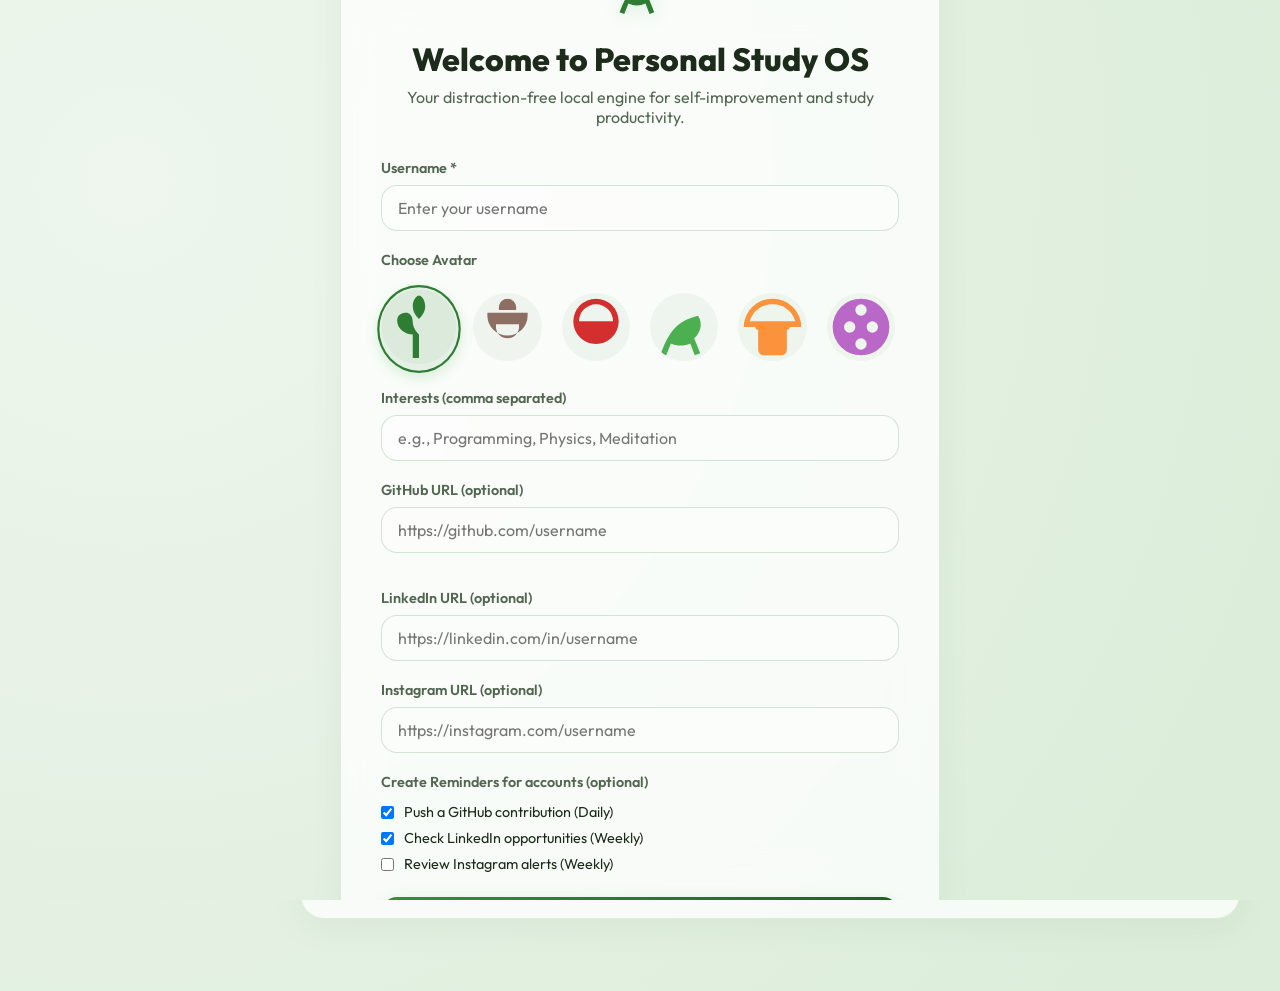
==== index.html @ 21f90f2f "Add files via upload" ====
<!DOCTYPE html>
<html lang="en">
<head>
  <meta charset="UTF-8">
  <meta name="viewport" content="width=device-width, initial-scale=1.0">
  <title>Personal Study OS</title>
  <link rel="stylesheet" href="css/style.css">
</head>
<body data-theme="light">

  <!-- ONBOARDING & LOGIN CONTAINER -->
  <div id="onboarding-container">
    <div class="onboarding-card">
      <svg class="brand-logo" viewBox="0 0 24 24" style="width: 60px; height: 60px; margin-bottom: 16px;">
        <path d="M17,8C8,10 5.9,16.17 3.82,21.34L5.71,22L7.38,17.8C9.5,18.8 12,18.8 14.2,17.8L15.8,22L17.7,21.3L15.6,16C17.7,14 18.8,11 17,8M12,16A3,3 0 0,1 9,13C9,11.4 10.3,10 12,10A3,3 0 0,1 15,13C15,14.6 13.7,16 12,16M21,2H17A1,1 0 0,0 16,3V6A1,1 0 0,0 17,7H21A1,1 0 0,0 22,6V3A1,1 0 0,0 21,2M20,5H18V4H20V5Z" />
      </svg>
      <h2 style="font-size: 2rem; font-weight: 800; margin-bottom: 8px;">Welcome to Personal Study OS</h2>
      <p style="color: var(--text-muted); margin-bottom: 32px;">Your distraction-free local engine for self-improvement and study productivity.</p>

      <form id="onboarding-form">
        <div class="form-group">
          <label class="form-label" for="onboard-username">Username *</label>
          <input class="form-input" type="text" id="onboard-username" required placeholder="Enter your username">
        </div>

        <div class="form-group">
          <label class="form-label">Choose Avatar</label>
          <div class="avatar-selector">
            <!-- SVGs for avatar options will be populated dynamically -->
            <div class="avatar-option selected" data-avatar="sprout">
              <img src="data:image/svg+xml;utf8,<svg xmlns='http://www.w3.org/2000/svg' viewBox='0 0 24 24' fill='%232e7d32'><path d='M12 2C11.5 2 10 3 10 5.5C10 7.5 11.5 9 12 9.5C12.5 9 14 7.5 14 5.5C14 3 12.5 2 12 2M12 9.5V22H10V14.5C8 14.5 5 13 5 10C5 7.5 7.5 7.5 8 7.5C8.5 7.5 10 8 10 10.5C10 12.5 11.5 14 12 14.5'/></svg>" alt="Sprout">
            </div>
            <div class="avatar-option" data-avatar="acorn">
              <img src="data:image/svg+xml;utf8,<svg xmlns='http://www.w3.org/2000/svg' viewBox='0 0 24 24' fill='%238d6e63'><path d='M12,2A3,3 0 0,1 15,5V6H9V5A3,3 0 0,1 12,2M19,8A7,7 0 0,1 12,15A7,7 0 0,1 5,8V7H19V8M12,16A4,4 0 0,0 16,12V11H8V12A4,4 0 0,0 12,16Z'/></svg>" alt="Acorn">
            </div>
            <div class="avatar-option" data-avatar="ladybug">
              <img src="data:image/svg+xml;utf8,<svg xmlns='http://www.w3.org/2000/svg' viewBox='0 0 24 24' fill='%23d32f2f'><path d='M12,2A8,8 0 0,1 20,10C20,14.42 16.42,18 12,18C7.58,18 4,14.42 4,10A8,8 0 0,1 12,2M12,4A6,6 0 0,0 6,10H18A6,6 0 0,0 12,4M12,11A1,1 0 0,1 13,12A1,1 0 0,1 12,13A1,1 0 0,1 11,12A1,1 0 0,1 12,11M16,13A1,1 0 0,1 17,14A1,1 0 0,1 16,15A1,1 0 0,1 15,14A1,1 0 0,1 16,13M8,13A1,1 0 0,1 9,14A1,1 0 0,1 8,15A1,1 0 0,1 7,14A1,1 0 0,1 8,13Z'/></svg>" alt="Ladybug">
            </div>
            <div class="avatar-option" data-avatar="leaf">
              <img src="data:image/svg+xml;utf8,<svg xmlns='http://www.w3.org/2000/svg' viewBox='0 0 24 24' fill='%234caf50'><path d='M17,8C8,10 5.9,16.17 3.82,21.34L5.71,22L7.38,17.8C9.5,18.8 12,18.8 14.2,17.8L15.8,22L17.7,21.3L15.6,16C17.7,14 18.8,11 17,8Z'/></svg>" alt="Leaf">
            </div>
            <div class="avatar-option" data-avatar="mushroom">
              <img src="data:image/svg+xml;utf8,<svg xmlns='http://www.w3.org/2000/svg' viewBox='0 0 24 24' fill='%23fb923c'><path d='M12,2A10,10 0 0,0 2,12H6A1,1 0 0,0 7,13V20A2,2 0 0,0 9,22H15A2,2 0 0,0 17,20V13A1,1 0 0,0 18,12H22A10,10 0 0,0 12,2M12,4A8,8 0 0,1 19.9,10H4.1A8,8 0 0,1 12,4Z'/></svg>" alt="Mushroom">
            </div>
            <div class="avatar-option" data-avatar="flower">
              <img src="data:image/svg+xml;utf8,<svg xmlns='http://www.w3.org/2000/svg' viewBox='0 0 24 24' fill='%23ba68c8'><path d='M12,2A10,10 0 0,0 2,12A10,10 0 0,0 12,22A10,10 0 0,0 22,12A10,10 0 0,0 12,2M12,4A2,2 0 0,1 14,6A2,2 0 0,1 12,8A2,2 0 0,1 10,6A2,2 0 0,1 12,4M6,12A2,2 0 0,1 8,10A2,2 0 0,1 10,12A2,2 0 0,1 8,14A2,2 0 0,1 6,12M12,20A2,2 0 0,1 10,18A2,2 0 0,1 12,16A2,2 0 0,1 14,18A2,2 0 0,1 12,20M18,12A2,2 0 0,1 16,14A2,2 0 0,1 14,12A2,2 0 0,1 16,10A2,2 0 0,1 18,12Z'/></svg>" alt="Flower">
            </div>
          </div>
        </div>

        <div class="form-group">
          <label class="form-label" for="onboard-interests">Interests (comma separated)</label>
          <input class="form-input" type="text" id="onboard-interests" placeholder="e.g., Programming, Physics, Meditation">
        </div>

        <div class="grid-cols-2" style="gap: 16px; margin-bottom: 0;">
          <div class="form-group">
            <label class="form-label" for="onboard-github">GitHub URL (optional)</label>
            <input class="form-input" type="url" id="onboard-github" placeholder="https://github.com/username">
          </div>
          <div class="form-group">
            <label class="form-label" for="onboard-linkedin">LinkedIn URL (optional)</label>
            <input class="form-input" type="url" id="onboard-linkedin" placeholder="https://linkedin.com/in/username">
          </div>
        </div>

        <div class="form-group">
          <label class="form-label" for="onboard-instagram">Instagram URL (optional)</label>
          <input class="form-input" type="url" id="onboard-instagram" placeholder="https://instagram.com/username">
        </div>

        <div style="text-align: left; margin-bottom: 24px;">
          <p class="form-label" style="margin-bottom: 12px;">Create Reminders for accounts (optional)</p>
          <div style="display: flex; flex-direction: column; gap: 8px;">
            <label style="display: flex; align-items: center; gap: 10px; font-size: 0.9rem;">
              <input type="checkbox" id="reminder-github-contribution" checked> Push a GitHub contribution (Daily)
            </label>
            <label style="display: flex; align-items: center; gap: 10px; font-size: 0.9rem;">
              <input type="checkbox" id="reminder-linkedin-check" checked> Check LinkedIn opportunities (Weekly)
            </label>
            <label style="display: flex; align-items: center; gap: 10px; font-size: 0.9rem;">
              <input type="checkbox" id="reminder-instagram-post"> Review Instagram alerts (Weekly)
            </label>
          </div>
        </div>

        <button type="submit" class="btn btn-primary" style="width: 100%; padding: 14px;">Complete Onboarding</button>
      </form>
    </div>
  </div>

  <!-- APPLICATION SHELL -->
  <div id="app-container">

    <!-- SIDEBAR -->
    <aside id="sidebar">
      <div class="brand-section">
        <svg class="brand-logo" viewBox="0 0 24 24">
          <path d="M17,8C8,10 5.9,16.17 3.82,21.34L5.71,22L7.38,17.8C9.5,18.8 12,18.8 14.2,17.8L15.8,22L17.7,21.3L15.6,16C17.7,14 18.8,11 17,8M12,16A3,3 0 0,1 9,13C9,11.4 10.3,10 12,10A3,3 0 0,1 15,13C15,14.6 13.7,16 12,16M21,2H17A1,1 0 0,0 16,3V6A1,1 0 0,0 17,7H21A1,1 0 0,0 22,6V3A1,1 0 0,0 21,2M20,5H18V4H20V5Z" />
        </svg>
        <span class="brand-name">Study OS</span>
      </div>

      <div class="sidebar-user">
        <div class="user-avatar-container">
          <img id="sidebar-avatar" class="user-avatar-img" src="" alt="User Avatar">
        </div>
        <div class="sidebar-user-info">
          <span id="sidebar-username" class="sidebar-user-name">Loading...</span>
          <span class="sidebar-user-level">
            <span class="level-badge" id="sidebar-level">1</span> Level
          </span>
        </div>
      </div>

      <nav class="sidebar-nav-links">
        <li class="nav-item active" data-view="dashboard">
          <button>
            <svg viewBox="0 0 24 24"><path d="M10,20V14H14V20H19V12H22L12,3L2,12H5V20H10Z"/></svg>
            Dashboard
          </button>
        </li>
        <li class="nav-item" data-view="timers">
          <button>
            <svg viewBox="0 0 24 24"><path d="M12,20A8,8 0 0,0 20,12A8,8 0 0,0 12,4A8,8 0 0,0 4,12A8,8 0 0,0 12,20M12,2A10,10 0 0,1 22,12A10,10 0 0,1 12,22A10,10 0 0,1 2,12A10,10 0 0,1 12,2M12.5,7V12.25L17,14.92L16.25,16.15L11,13V7H12.5Z"/></svg>
            Timers
          </button>
        </li>
        <li class="nav-item" data-view="targets">
          <button>
            <svg viewBox="0 0 24 24"><path d="M12,2A10,10 0 0,0 2,12A10,10 0 0,0 12,22A10,10 0 0,0 22,12A10,10 0 0,0 12,2M12,4A8,8 0 0,1 20,12A8,8 0 0,1 12,20A8,8 0 0,1 4,12A8,8 0 0,1 12,4M12,6A6,6 0 0,0 6,12A6,6 0 0,0 12,18A6,6 0 0,0 18,12A6,6 0 0,0 12,6M12,8A4,4 0 0,1 16,12A4,4 0 0,1 12,16A4,4 0 0,1 8,12A4,4 0 0,1 12,8M12,10A2,2 0 0,0 10,12A2,2 0 0,0 12,14A2,2 0 0,0 14,12A2,2 0 0,0 12,10Z"/></svg>
            Targets
          </button>
        </li>
        <li class="nav-item" data-view="growth">
          <button>
            <svg viewBox="0 0 24 24"><path d="M20.25 12C20.25 16.56 16.56 20.25 12 20.25C7.44 20.25 3.75 16.56 3.75 12C3.75 7.44 7.44 3.75 12 3.75C16.56 3.75 20.25 7.44 20.25 12M21.75 12C21.75 6.61 17.39 2.25 12 2.25C6.61 2.25 2.25 6.61 2.25 12C2.25 17.39 6.61 21.75 12 21.75C17.39 21.75 21.75 17.39 21.75 12M12 7.5C12.41 7.5 12.75 7.84 12.75 8.25V11.25H15.75C16.16 11.25 16.5 11.59 16.5 12C16.5 12.41 16.16 12.75 15.75 12.75H12.75V15.75C12.75 16.16 12.41 16.5 12 16.5C11.59 16.5 11.25 16.16 11.25 15.75V12.75H8.25C7.84 12.75 7.5 12.41 7.5 12C7.5 11.59 7.84 11.25 8.25 11.25H11.25V8.25C11.25 7.84 11.59 7.5 12 7.5Z"/></svg>
            Growth
          </button>
        </li>
        <li class="nav-item" data-view="achievements">
          <button>
            <svg viewBox="0 0 24 24"><path d="M18 2H6C4.9 2 4 2.9 4 4V7C4 9.8 6 12.2 8.8 12.8C9.5 14.1 10.7 14.9 12 15V18H9C8.4 18 8 18.4 8 19V20C8 20.6 8.4 21 9 21H15C15.6 21 16 20.6 16 20V19C16 18.4 15.6 18 15 18H12V15C13.3 14.9 14.5 14.1 15.2 12.8C18 12.2 20 9.8 20 7V4C20 2.9 19.1 2 18 2M6 7V4H8V9C6.8 8.5 6 7.8 6 7M18 7C18 7.8 17.2 8.5 16 9V4H18V7Z"/></svg>
            Achievements
          </button>
        </li>
        <li class="nav-item" data-view="analytics">
          <button>
            <svg viewBox="0 0 24 24"><path d="M16,11.78L20.24,4.45L21.97,5.45L16.74,14.5L10.23,10.75L5.46,19L3.73,18L9.74,7.5L16,11.78Z"/></svg>
            Analytics
          </button>
        </li>
        <li class="nav-item" data-view="settings">
          <button>
            <svg viewBox="0 0 24 24"><path d="M12,15.5A3.5,3.5 0 0,1 8.5,12A3.5,3.5 0 0,1 12,8.5A3.5,3.5 0 0,1 15.5,12A3.5,3.5 0 0,1 12,15.5M19.43,12.97C19.47,12.65 19.5,12.33 19.5,12C19.5,11.67 19.47,11.34 19.43,11L21.54,9.37C21.73,9.22 21.78,8.95 21.66,8.73L19.66,5.27C19.54,5.05 19.27,4.96 19.05,5.05L16.56,6.05C16.04,5.66 15.47,5.34 14.86,5.08L14.48,2.42C14.44,2.18 14.24,2 14,2H10C9.76,2 9.56,2.18 9.52,2.42L9.14,5.08C8.53,5.34 7.96,5.66 7.44,6.05L4.95,5.05C4.73,4.96 4.46,5.05 4.34,5.27L2.34,8.73C2.21,8.95 2.27,9.22 2.46,9.37L4.57,11C4.53,11.34 4.5,11.67 4.5,12C4.5,12.33 4.53,12.65 4.57,12.97L2.46,14.63C2.27,14.78 2.21,15.05 2.34,15.27L4.34,18.73C4.46,18.95 4.73,19.03 4.95,18.95L7.44,17.95C7.96,18.34 8.53,18.66 9.14,18.92L9.14,21.58C9.56,21.82 9.76,22 10,22H14C14.24,22 14.44,21.82 14.48,21.58L14.86,18.92C15.47,18.66 16.04,18.34 16.56,17.95L19.05,18.95C19.27,19.03 19.54,18.95 19.66,18.73L21.66,15.27C21.78,15.05 21.73,14.78 21.54,14.63L19.43,12.97Z"/></svg>
            Profile & Settings
          </button>
        </li>
      </nav>

      <div class="theme-toggle-container">
        <button id="theme-toggle-btn" class="theme-toggle-btn">
          <svg viewBox="0 0 24 24" style="width: 18px; height: 18px; fill: currentColor;"><path d="M12,18C11.11,18 10.26,17.8 9.5,17.45C11.56,16.5 13,14.42 13,12C13,9.58 11.56,7.5 9.5,6.55C10.26,6.2 11.11,6 12,6A6,6 0 0,1 18,12A6,6 0 0,1 12,18M20,8.69V4H15.31L12,0.69L8.69,4H4V8.69L0.69,12L4,15.31V20H8.69L12,23.31L15.31,20H20V15.31L23.31,12L20,8.69Z"/></svg>
          <span>Dark Mode</span>
        </button>
      </div>
    </aside>

    <!-- MAIN VIEWS -->
    <main id="main-content">

      <!-- VIEW: DASHBOARD -->
      <section id="view-dashboard" class="view-section active">
        <div class="view-header">
          <div class="view-title-group">
            <h1 id="dashboard-welcome">Hello, User!</h1>
            <p>Welcome back to your Study Dashboard.</p>
          </div>
          <div style="display: flex; align-items: center; gap: 12px;">
            <div id="streak-badge-container" class="btn btn-secondary" style="border-radius: 30px; font-weight: bold; cursor: default; display: none;">
              🔥 <span id="dashboard-streak">0</span> Day Streak
            </div>
            <button class="btn btn-primary" id="dashboard-start-timer-btn">Start Study Timer</button>
          </div>
        </div>

        <!-- GAMIFICATION SUMMARY BAR -->
        <div class="card" style="margin-bottom: 32px; display: flex; flex-direction: column; gap: 12px;">
          <div style="display: flex; justify-content: space-between; align-items: center;">
            <span style="font-weight: 700; display: flex; align-items: center; gap: 8px;">
              ⭐ Level <span id="dash-level-val">1</span> Progress
            </span>
            <span id="dash-xp-text" style="font-size: 0.85rem; color: var(--text-muted); font-weight: 600;">0 / 100 XP</span>
          </div>
          <div class="progress-bar-container">
            <div class="progress-bar-fill" id="dash-xp-progress"></div>
          </div>
        </div>

        <!-- STATS ROW -->
        <div class="grid-cols-4">
          <div class="card stat-card">
            <div class="stat-icon">
              <svg viewBox="0 0 24 24"><path d="M12,20A8,8 0 0,0 20,12A8,8 0 0,0 12,4A8,8 0 0,0 4,12A8,8 0 0,0 12,20M12,2A10,10 0 0,1 22,12A10,10 0 0,1 12,22A10,10 0 0,1 2,12A10,10 0 0,1 12,2M12.5,7V12.25L17,14.92L16.25,16.15L11,13V7H12.5Z"/></svg>
            </div>
            <div class="stat-info">
              <span class="stat-label">Hours Today</span>
              <span class="stat-value" id="stat-hours-today">0.0h</span>
            </div>
          </div>
          <div class="card stat-card">
            <div class="stat-icon">
              <svg viewBox="0 0 24 24"><path d="M9,10H7V12H9V10M13,10H11V12H13V10M17,10H15V12H17V10M19,3H18V1H16V3H8V1H6V3H5C3.89,3 3,3.9 3,5V19A2,2 0 0,0 5,21H19A2,2 0 0,0 21,19V5A2,2 0 0,0 19,3M19,19H5V8H19V19Z"/></svg>
            </div>
            <div class="stat-info">
              <span class="stat-label">Hours This Week</span>
              <span class="stat-value" id="stat-hours-week">0.0h</span>
            </div>
          </div>
          <div class="card stat-card">
            <div class="stat-icon">
              <svg viewBox="0 0 24 24"><path d="M19,19H5V8H19M19,3H18V1H16V3H8V1H6V3H5C3.89,3 3,3.9 3,5V19A2,2 0 0,0 5,21H19A2,2 0 0,0 21,19V5C21,3.89 20.1,3 19,3M11,10H13V12H11V10M7,10H9V12H7V10M15,10H17V12H15V10M11,14H13V16H11V14M7,14H9V16H7V14M15,14H17V16H15V14Z"/></svg>
            </div>
            <div class="stat-info">
              <span class="stat-label">Hours This Month</span>
              <span class="stat-value" id="stat-hours-month">0.0h</span>
            </div>
          </div>
          <div class="card stat-card">
            <div class="stat-icon">
              <svg viewBox="0 0 24 24"><path d="M12,2C6.47,2 2,6.47 2,12A10,10 0 0,0 12,22A10,10 0 0,0 22,12A10,10 0 0,0 12,2M12,20A8,8 0 0,1 4,12A8,8 0 0,1 12,4A8,8 0 0,1 20,12A8,8 0 0,1 12,20M13,7H11V13H17V11H13V7Z"/></svg>
            </div>
            <div class="stat-info">
              <span class="stat-label">Lifetime Hours</span>
              <span class="stat-value" id="stat-hours-lifetime">0.0h</span>
            </div>
          </div>
        </div>

        <div class="grid-cols-2">
          <!-- MAIN STUDY TRACKER SECTION (SUBJECTS) -->
          <div class="card" style="display: flex; flex-direction: column;">
            <div class="subjects-section-header">
              <h2 style="font-size: 1.35rem; font-weight: 800;">Study Subjects</h2>
              <span style="font-size: 0.85rem; color: var(--text-muted); font-weight: 600;" id="subjects-count-label">0 / 10 subjects</span>
            </div>
            
            <div class="subject-grid" id="subjects-grid">
              <!-- Dynamically populated subject cards -->
            </div>
            
            <button class="btn btn-secondary" id="add-subject-btn" style="margin-top: auto;">
              ➕ Create New Subject
            </button>
          </div>

          <!-- TARGETS PREVIEW -->
          <div class="card">
            <div style="display: flex; justify-content: space-between; align-items: center; margin-bottom: 20px;">
              <h2 style="font-size: 1.35rem; font-weight: 800;">Today's Target Progress</h2>
              <span class="tag" id="target-progress-percentage">0% Complete</span>
            </div>
            
            <div class="progress-bar-container" style="margin-bottom: 24px;">
              <div class="progress-bar-fill" id="target-progress-bar" style="width: 0%;"></div>
            </div>

            <div class="task-list" id="dashboard-tasks-preview">
              <!-- Dynamic list of today's targets -->
            </div>
            <button class="btn btn-secondary" style="width: 100%; margin-top: 16px;" id="dashboard-manage-targets-btn">
              Manage Targets & Tasks
            </button>
          </div>
        </div>
      </section>

      <!-- VIEW: TIMERS -->
      <section id="view-timers" class="view-section">
        <div class="view-header">
          <div class="view-title-group">
            <h1>Study Timers</h1>
            <p>Select a timer, pick a subject, and enter Focus Mode.</p>
          </div>
        </div>

        <div class="timer-container">
          <!-- LEFT TIMER BLOCK -->
          <div class="card timer-card">
            <div class="timer-tabs">
              <button class="timer-tab-btn active" data-type="stopwatch">Stopwatch</button>
              <button class="timer-tab-btn" data-type="pomodoro">Pomodoro</button>
              <button class="timer-tab-btn" data-type="countdown">Countdown</button>
            </div>

            <!-- SVG PROGRESS CIRCLE -->
            <div class="progress-ring-container">
              <svg width="280" height="280" style="overflow: visible;">
                <circle class="timer-ring-bg" cx="140" cy="140" r="125" fill="none" stroke="rgba(var(--primary-rgb), 0.08)" stroke-width="12" />
                <circle id="timer-ring-fill" class="timer-ring-circle" cx="140" cy="140" r="125" fill="none" stroke="var(--primary)" stroke-width="12" stroke-dasharray="785" stroke-dashoffset="0" stroke-linecap="round" />
              </svg>
              <div class="timer-display-text">
                <span class="timer-digits" id="timer-display-digits">00:00:00</span>
                <span class="timer-subject-label" id="timer-display-subject">No Subject</span>
              </div>
            </div>

            <!-- CONTROLS -->
            <div class="timer-controls">
              <button class="btn btn-secondary" id="timer-reset-btn" style="border-radius: 50%; width: 50px; height: 50px; padding: 0;">
                <svg viewBox="0 0 24 24" style="width: 22px; height: 22px; fill: currentColor;"><path d="M17.65,6.35C16.2,4.9 14.21,4 12,4A8,8 0 0,0 4,12A8,8 0 0,0 12,20C15.73,20 18.84,17.45 19.73,14H17.65C16.83,16.33 14.61,18 12,18A6,6 0 0,1 6,12A6,6 0 0,1 12,6C13.66,6 15.14,6.69 16.22,7.78L13,11H20V4L17.65,6.35Z"/></svg>
              </button>
              <button class="btn btn-primary" id="timer-start-btn" style="border-radius: 50%; width: 70px; height: 70px; padding: 0;">
                <svg id="timer-play-icon" viewBox="0 0 24 24" style="width: 32px; height: 32px; fill: white;"><path d="M8,5.14V19.14L19,12.14L8,5.14Z"/></svg>
                <svg id="timer-pause-icon" viewBox="0 0 24 24" style="width: 32px; height: 32px; fill: white; display: none;"><path d="M14,19H18V5H14M6,19H10V5H6V19Z"/></svg>
              </button>
              <button class="btn btn-danger" id="timer-stop-btn" style="border-radius: 50%; width: 50px; height: 50px; padding: 0;">
                <svg viewBox="0 0 24 24" style="width: 22px; height: 22px; fill: currentColor;"><path d="M18,18H6V6H18V18Z"/></svg>
              </button>
            </div>
          </div>

          <!-- RIGHT TIMERS CONFIG OPTIONS -->
          <div class="card" style="display: flex; flex-direction: column; justify-content: flex-start; gap: 24px;">
            <h2 style="font-size: 1.25rem; font-weight: 800;">Timer Configuration</h2>

            <div class="form-group">
              <label class="form-label" for="timer-subject-select">Study Subject</label>
              <select class="form-input" id="timer-subject-select">
                <!-- Dynamically filled with user subjects -->
              </select>
            </div>

            <!-- OPTIONS FOR POMODORO -->
            <div id="timer-options-pomodoro" class="timer-options" style="display: none;">
              <span class="form-label">Pomodoro Presets</span>
              <div class="presets-grid">
                <button class="btn btn-secondary active" data-preset="25-5">25 / 5 Min</button>
                <button class="btn btn-secondary" data-preset="50-10">50 / 10 Min</button>
                <button class="btn btn-secondary" data-preset="custom">Custom</button>
              </div>
              <div id="pomodoro-custom-config" style="display: none; margin-top: 16px;" class="grid-cols-2">
                <div>
                  <label class="form-label" for="pomo-custom-work">Work (Min)</label>
                  <input type="number" class="form-input" id="pomo-custom-work" min="1" value="25">
                </div>
                <div>
                  <label class="form-label" for="pomo-custom-break">Break (Min)</label>
                  <input type="number" class="form-input" id="pomo-custom-break" min="1" value="5">
                </div>
              </div>
            </div>

            <!-- OPTIONS FOR COUNTDOWN -->
            <div id="timer-options-countdown" class="timer-options" style="display: none;">
              <label class="form-label" for="countdown-duration">Countdown Duration (Minutes)</label>
              <input type="number" class="form-input" id="countdown-duration" min="1" value="45">
            </div>

            <div style="margin-top: auto; padding-top: 16px; border-top: 1px solid rgba(var(--primary-rgb), 0.1);">
              <p style="font-size: 0.85rem; color: var(--text-muted);">
                💡 Sessions are saved automatically. Enter focus mode by clicking Start.
              </p>
            </div>
          </div>
        </div>
      </section>

      <!-- VIEW: TARGETS -->
      <section id="view-targets" class="view-section">
        <div class="view-header">
          <div class="view-title-group">
            <h1>Daily Target System</h1>
            <p>Create and track your targets for today and this week.</p>
          </div>
          <button class="btn btn-primary" id="add-task-btn">➕ Add New Target</button>
        </div>

        <div class="tasks-container">
          <!-- DAILY TARGETS -->
          <div class="card">
            <h2 style="font-size: 1.25rem; font-weight: 800; margin-bottom: 12px; display: flex; justify-content: space-between;">
              <span>Daily Targets</span>
              <span id="daily-remaining-label" style="font-size: 0.85rem; color: var(--text-muted); font-weight: normal;">0 remaining</span>
            </h2>
            <div class="task-list" id="daily-tasks-list">
              <!-- Dynamically populated daily targets -->
            </div>
          </div>

          <!-- WEEKLY TARGETS -->
          <div class="card">
            <h2 style="font-size: 1.25rem; font-weight: 800; margin-bottom: 12px; display: flex; justify-content: space-between;">
              <span>Weekly Targets</span>
              <span id="weekly-remaining-label" style="font-size: 0.85rem; color: var(--text-muted); font-weight: normal;">0 remaining</span>
            </h2>
            <div class="task-list" id="weekly-tasks-list">
              <!-- Dynamically populated weekly targets -->
            </div>
          </div>
        </div>
      </section>

      <!-- VIEW: GROWTH -->
      <section id="view-growth" class="view-section">
        <div class="view-header">
          <div class="view-title-group">
            <h1>Personal Growth Tasks</h1>
            <p>Schedule recurring physical and mental habits to expand your skillsets.</p>
          </div>
          <button class="btn btn-primary" id="add-growth-btn">➕ Add Growth Task</button>
        </div>

        <div class="grid-cols-2">
          <!-- PHYSICAL HABITS -->
          <div class="card">
            <h2 style="font-size: 1.25rem; font-weight: 800; margin-bottom: 16px; display: flex; align-items: center; gap: 8px;">
              🏃‍♂️ Physical Habits
            </h2>
            <div class="task-list" id="growth-physical-list">
              <!-- Dynamic physical habits -->
            </div>
          </div>

          <!-- MENTAL HABITS -->
          <div class="card">
            <h2 style="font-size: 1.25rem; font-weight: 800; margin-bottom: 16px; display: flex; align-items: center; gap: 8px;">
              🧠 Mental Habits
            </h2>
            <div class="task-list" id="growth-mental-list">
              <!-- Dynamic mental habits -->
            </div>
          </div>
        </div>
      </section>

      <!-- VIEW: ACHIEVEMENTS -->
      <section id="view-achievements" class="view-section">
        <div class="view-header">
          <div class="view-title-group">
            <h1>Performance & Gamification</h1>
            <p>Your gamified study stats, streaks, level progression, and achievements.</p>
          </div>
        </div>

        <div class="grid-cols-4">
          <div class="card stat-card">
            <div class="stat-icon">🌟</div>
            <div class="stat-info">
              <span class="stat-label">Current Level</span>
              <span class="stat-value" id="gamify-level">1</span>
            </div>
          </div>
          <div class="card stat-card">
            <div class="stat-icon">✨</div>
            <div class="stat-info">
              <span class="stat-label">Total XP Earned</span>
              <span class="stat-value" id="gamify-xp">0</span>
            </div>
          </div>
          <div class="card stat-card">
            <div class="stat-icon">🔥</div>
            <div class="stat-info">
              <span class="stat-label">Current Streak</span>
              <span class="stat-value" id="gamify-streak">0 days</span>
            </div>
          </div>
          <div class="card stat-card">
            <div class="stat-icon">🏆</div>
            <div class="stat-info">
              <span class="stat-label">Achievements</span>
              <span class="stat-value" id="gamify-badges">0 / 8</span>
            </div>
          </div>
        </div>

        <!-- DAILY PERFORMANCE CALENDAR & MONTHLY STATISTICS -->
        <div class="grid-cols-2" style="grid-template-columns: 1.3fr 0.7fr;">
          <!-- CALENDAR -->
          <div class="card calendar-card">
            <div class="calendar-header">
              <h2 style="font-size: 1.25rem; font-weight: 800;" id="calendar-month-year">Performance Calendar</h2>
              <div style="display: flex; gap: 8px;">
                <button class="btn btn-secondary" id="calendar-prev-month" style="padding: 6px 12px;">◀</button>
                <button class="btn btn-secondary" id="calendar-next-month" style="padding: 6px 12px;">▶</button>
              </div>
            </div>

            <div class="calendar-grid" id="calendar-grid-days">
              <!-- Populated dynamically -->
            </div>

            <div class="calendar-legend">
              <div class="legend-item"><div class="legend-color" style="background-color: var(--day-green);"></div> Green (100% Tasks)</div>
              <div class="legend-item"><div class="legend-color" style="background-color: var(--day-yellow);"></div> Yellow (80-99% Tasks)</div>
              <div class="legend-item"><div class="legend-color" style="background-color: var(--day-orange);"></div> Orange (50-79% Tasks)</div>
              <div class="legend-item"><div class="legend-color" style="background-color: var(--day-red);"></div> Red (&lt;50% or Missed)</div>
            </div>
          </div>

          <!-- MONTHLY STATS -->
          <div class="card">
            <h2 style="font-size: 1.25rem; font-weight: 800; margin-bottom: 20px;">Monthly Statistics</h2>
            
            <div style="display: flex; flex-direction: column; gap: 16px;">
              <div style="display: flex; justify-content: space-between; border-bottom: 1px solid rgba(var(--primary-rgb), 0.05); padding-bottom: 8px;">
                <span style="color: var(--text-muted); font-weight: 500;">🟢 Green Days</span>
                <span id="calendar-stat-green" style="font-weight: 700;">0</span>
              </div>
              <div style="display: flex; justify-content: space-between; border-bottom: 1px solid rgba(var(--primary-rgb), 0.05); padding-bottom: 8px;">
                <span style="color: var(--text-muted); font-weight: 500;">🟡 Yellow Days</span>
                <span id="calendar-stat-yellow" style="font-weight: 700;">0</span>
              </div>
              <div style="display: flex; justify-content: space-between; border-bottom: 1px solid rgba(var(--primary-rgb), 0.05); padding-bottom: 8px;">
                <span style="color: var(--text-muted); font-weight: 500;">🟠 Orange Days</span>
                <span id="calendar-stat-orange" style="font-weight: 700;">0</span>
              </div>
              <div style="display: flex; justify-content: space-between; border-bottom: 1px solid rgba(var(--primary-rgb), 0.05); padding-bottom: 8px;">
                <span style="color: var(--text-muted); font-weight: 500;">🔴 Red Days</span>
                <span id="calendar-stat-red" style="font-weight: 700;">0</span>
              </div>
              <div style="display: flex; justify-content: space-between; border-bottom: 1px solid rgba(var(--primary-rgb), 0.05); padding-bottom: 8px;">
                <span style="color: var(--text-muted); font-weight: 500;">🔥 Longest Streak</span>
                <span id="calendar-stat-longest-streak" style="font-weight: 700;">0 days</span>
              </div>
              <div style="display: flex; justify-content: space-between;">
                <span style="color: var(--text-muted); font-weight: 500;">📈 Completion Rate</span>
                <span id="calendar-stat-completion-rate" style="font-weight: 700;">0%</span>
              </div>
            </div>
          </div>
        </div>

        <!-- LIST OF UNLOCKED ACHIEVEMENTS -->
        <div class="card" style="margin-top: 32px;">
          <h2 style="font-size: 1.25rem; font-weight: 800; margin-bottom: 20px;">Unlocked Achievements</h2>
          <div class="achievements-grid" id="achievements-grid-list">
            <!-- Dynamic achievements grid -->
          </div>
        </div>
      </section>

      <!-- VIEW: ANALYTICS -->
      <section id="view-analytics" class="view-section">
        <div class="view-header">
          <div class="view-title-group">
            <h1>Analytics and Graphs</h1>
            <p>Analyze your study habits, subject distribution, and productivity logs.</p>
          </div>
        </div>

        <div class="grid-cols-2">
          <!-- STUDY TIMING CHART -->
          <div class="card chart-container-card">
            <div style="display: flex; justify-content: space-between; align-items: center; margin-bottom: 16px;">
              <h2 style="font-size: 1.25rem; font-weight: 800;">Study Hours Log</h2>
              <select class="form-input" id="chart-timeframe-select" style="width: auto; padding: 6px 12px;">
                <option value="daily">Daily Study Hours</option>
                <option value="weekly">Weekly Study Hours</option>
                <option value="monthly">Monthly Study Hours</option>
              </select>
            </div>
            <div id="study-hours-chart-container">
              <!-- SVG chart loaded here -->
              <svg class="svg-chart" id="study-hours-chart" viewBox="0 0 600 280"></svg>
            </div>
          </div>

          <!-- SUBJECT ANALYSIS -->
          <div class="card chart-container-card">
            <h2 style="font-size: 1.25rem; font-weight: 800; margin-bottom: 16px;">Subject Study Share</h2>
            <div style="display: grid; grid-template-columns: 1.2fr 0.8fr; gap: 16px; align-items: center;">
              <div id="subject-pie-chart-container">
                <svg class="svg-chart" id="subject-pie-chart" viewBox="0 0 300 280" style="height: 250px;"></svg>
              </div>
              <div>
                <h3 style="font-size: 0.95rem; font-weight: 700; margin-bottom: 8px;">Subject Ranking</h3>
                <ol id="subject-ranking-list" style="padding-left: 20px; font-size: 0.9rem; display: flex; flex-direction: column; gap: 8px;">
                  <!-- Dynamically populated ranks -->
                </ol>
              </div>
            </div>
          </div>
        </div>

        <div class="grid-cols-2">
          <!-- PRODUCTIVITY ANALYTICS (XP AND COMPLETED TASKS) -->
          <div class="card chart-container-card">
            <h2 style="font-size: 1.25rem; font-weight: 800; margin-bottom: 16px;">XP Accumulation over Time</h2>
            <svg class="svg-chart" id="xp-progress-chart" viewBox="0 0 600 280"></svg>
          </div>

          <div class="card chart-container-card">
            <h2 style="font-size: 1.25rem; font-weight: 800; margin-bottom: 16px;">Task Completion Trends</h2>
            <svg class="svg-chart" id="task-completion-chart" viewBox="0 0 600 280"></svg>
          </div>
        </div>
      </section>

      <!-- VIEW: SETTINGS -->
      <section id="view-settings" class="view-section">
        <div class="view-header">
          <div class="view-title-group">
            <h1>Profile & OS Settings</h1>
            <p>Manage your identity, reminders, active settings, and local database storage.</p>
          </div>
        </div>

        <!-- PROFILE DETAIL CARD -->
        <div class="grid-cols-2">
          <div class="card" style="display: flex; flex-direction: column; gap: 20px;">
            <h2 style="font-size: 1.25rem; font-weight: 800; border-bottom: 1px solid rgba(var(--primary-rgb), 0.1); padding-bottom: 12px;">User Profile</h2>
            
            <div style="display: flex; gap: 24px; align-items: center;">
              <img id="profile-img" src="" alt="Profile image" style="width: 80px; height: 80px; border-radius: 50%; border: 3px solid var(--primary); object-fit: cover;">
              <div>
                <h3 id="profile-username" style="font-size: 1.5rem; font-weight: 800;">Username</h3>
                <p id="profile-join-date" style="font-size: 0.85rem; color: var(--text-muted);">Joined Date</p>
                <div style="display: flex; gap: 8px; margin-top: 8px;" id="profile-interests-tags">
                  <!-- Tag items loaded here -->
                </div>
              </div>
            </div>

            <!-- CONNECTED SOCIAL ACCOUNTS -->
            <div style="margin-top: 12px;">
              <h4 style="font-size: 0.95rem; font-weight: 700; margin-bottom: 8px;">Connected Accounts</h4>
              <div style="display: flex; flex-direction: column; gap: 10px;">
                <div id="profile-github-link" style="display: flex; align-items: center; gap: 8px; font-size: 0.9rem;">
                  <!-- GitHub link populated -->
                </div>
                <div id="profile-linkedin-link" style="display: flex; align-items: center; gap: 8px; font-size: 0.9rem;">
                  <!-- LinkedIn link populated -->
                </div>
                <div id="profile-instagram-link" style="display: flex; align-items: center; gap: 8px; font-size: 0.9rem;">
                  <!-- Instagram link populated -->
                </div>
              </div>
            </div>

            <!-- REMINDER LOGS -->
            <div>
              <h4 style="font-size: 0.95rem; font-weight: 700; margin-bottom: 4px;">Reminder Completions History</h4>
              <div class="reminder-history-list" id="profile-reminders-list">
                <!-- Dynamically loaded list of logs -->
              </div>
            </div>
          </div>

          <!-- DATA MANAGEMENT -->
          <div class="card" style="display: flex; flex-direction: column; gap: 20px;">
            <h2 style="font-size: 1.25rem; font-weight: 800; border-bottom: 1px solid rgba(var(--primary-rgb), 0.1); padding-bottom: 12px;">Local Data Management</h2>
            
            <div style="display: flex; flex-direction: column; gap: 12px;">
              <button class="btn btn-secondary" id="data-export-pdf-btn" style="justify-content: flex-start;">
                📄 Export Report as PDF (Print)
              </button>
              <button class="btn btn-secondary" id="data-export-csv-btn" style="justify-content: flex-start;">
                📊 Export Time Logs & Tasks as CSV
              </button>
              <button class="btn btn-secondary" id="data-backup-btn" style="justify-content: flex-start;">
                💾 Backup OS Data (JSON)
              </button>
              <label class="btn btn-secondary" style="justify-content: flex-start; cursor: pointer; display: inline-flex; width: 100%;">
                📥 Restore OS Data (JSON)
                <input type="file" id="data-restore-input" style="display: none;" accept=".json">
              </label>
              <button class="btn btn-danger" id="data-reset-btn" style="justify-content: flex-start; margin-top: 16px;">
                ⚠️ Wipe Database & Restart OS
              </button>
            </div>
          </div>
        </div>

        <!-- APP CONFIGURATIONS -->
        <div class="grid-cols-2">
          <!-- GENERAL PREFERENCES -->
          <div class="card">
            <h2 style="font-size: 1.25rem; font-weight: 800; margin-bottom: 20px; border-bottom: 1px solid rgba(var(--primary-rgb), 0.1); padding-bottom: 12px;">Preferences</h2>
            
            <form id="preferences-form">
              <div class="form-group">
                <label class="form-label" for="pref-pomo-duration">Default Pomodoro Focus (Min)</label>
                <input type="number" class="form-input" id="pref-pomo-duration" min="5" max="180" value="25">
              </div>
              <div class="form-group">
                <label class="form-label" for="pref-break-duration">Default Pomodoro Break (Min)</label>
                <input type="number" class="form-input" id="pref-break-duration" min="1" max="60" value="5">
              </div>
              <div style="display: flex; flex-direction: column; gap: 10px; margin-bottom: 20px;">
                <label style="display: flex; align-items: center; gap: 10px; font-size: 0.9rem;">
                  <input type="checkbox" id="pref-sound-enabled" checked> Enable timer sound chimes
                </label>
                <label style="display: flex; align-items: center; gap: 10px; font-size: 0.9rem;">
                  <input type="checkbox" id="pref-auto-break" checked> Start break periods automatically
                </label>
                <label id="pref-dnd-container" style="display: none; align-items: center; justify-content: space-between; gap: 10px; font-size: 0.9rem; margin-top: 4px; padding: 8px; border-radius: var(--radius-sm); background: rgba(var(--primary-rgb), 0.04);">
                  <span style="display: flex; align-items: center; gap: 10px;">
                    <input type="checkbox" id="pref-dnd-enabled"> Enable DND in Focus Mode
                  </span>
                  <button type="button" id="pref-dnd-permission-btn" class="btn btn-secondary" style="padding: 4px 8px; font-size: 0.75rem;">Grant Permission</button>
                </label>
              </div>
              <button type="submit" class="btn btn-primary">Save Preferences</button>
            </form>
          </div>

          <!-- REMINDER CONFIGS -->
          <div class="card">
            <h2 style="font-size: 1.25rem; font-weight: 800; margin-bottom: 20px; border-bottom: 1px solid rgba(var(--primary-rgb), 0.1); padding-bottom: 12px;">Reminders Config</h2>
            
            <div id="reminders-settings-list" style="display: flex; flex-direction: column; gap: 12px; margin-bottom: 20px;">
              <!-- Reminders checklist with actions -->
            </div>
            
            <button class="btn btn-secondary" style="width: 100%;" id="settings-add-reminder-btn">
              ➕ Create Custom Account Reminder
            </button>
          </div>
        </div>
      </section>

    </main>

  </div>

  <!-- FOCUS OVERLAY -->
  <div id="focus-overlay">
    <div class="focus-container">
      <div class="focus-subject-name" id="focus-subject-title">Subject Title</div>
      <div class="focus-timer-ring">
        <svg width="320" height="320" style="overflow: visible;">
          <circle class="timer-ring-bg focus-ring-bg" cx="160" cy="160" r="145" fill="none" stroke-width="8" />
          <circle id="focus-ring-fill" class="timer-ring-circle focus-ring-fill" cx="160" cy="160" r="145" fill="none" stroke-width="8" stroke-dasharray="911" stroke-dashoffset="0" stroke-linecap="round" />
        </svg>
        <div class="timer-display-text">
          <span class="timer-digits focus-digits" id="focus-digits-display">00:00:00</span>
          <span class="timer-subject-label" id="focus-timer-type-label">Stopwatch</span>
        </div>
      </div>

      <div class="focus-controls">
        <button class="focus-btn" id="focus-pause-btn" title="Pause Timer">
          <svg viewBox="0 0 24 24"><path d="M14,19H18V5H14M6,19H10V5H6V19Z"/></svg>
        </button>
        <button class="focus-btn" id="focus-resume-btn" title="Resume Timer" style="display: none;">
          <svg viewBox="0 0 24 24"><path d="M8,5.14V19.14L19,12.14L8,5.14Z"/></svg>
        </button>
        <button class="focus-btn" id="focus-stop-btn" title="Stop and Log Session" style="border-color: #ef4444; color: #ef4444; background: rgba(239, 68, 68, 0.05);">
          <svg viewBox="0 0 24 24"><path d="M18,18H6V6H18V18Z"/></svg>
        </button>
      </div>

      <div class="focus-progress-indicator">
        <div class="focus-pulse-dot"></div>
        <span id="focus-progress-label">Focus Mode Active</span>
      </div>
    </div>
  </div>

  <!-- MODAL: ADD SUBJECT -->
  <div id="modal-subject" class="modal-overlay">
    <div class="modal-card">
      <div class="modal-header">
        <h3 class="modal-title" id="subject-modal-title">Create New Subject</h3>
        <button class="modal-close" onclick="closeModal('modal-subject')">
          <svg viewBox="0 0 24 24"><path d="M19,6.41L17.59,5L12,10.59L6.41,5L5,6.41L10.59,12L5,17.59L6.41,19L12,13.41L17.59,19L19,17.59L13.41,12L19,6.41Z"/></svg>
        </button>
      </div>
      <form id="modal-subject-form">
        <input type="hidden" id="modal-subject-id">
        <div class="form-group">
          <label class="form-label" for="subject-name">Subject Name *</label>
          <input type="text" class="form-input" id="subject-name" required placeholder="e.g., Mathematics">
        </div>
        <div class="form-group">
          <label class="form-label" for="subject-color">Subject Color Accent</label>
          <select class="form-input" id="subject-color">
            <option value="#34a853">Forest Green</option>
            <option value="#22c55e">Emerald Green</option>
            <option value="#3f51b5">Indigo Blue</option>
            <option value="#0ea5e9">Sky Blue</option>
            <option value="#f59e0b">Amber Gold</option>
            <option value="#ea580c">Terracotta Orange</option>
            <option value="#a855f7">Sage Purple</option>
            <option value="#ec4899">Rose Pink</option>
            <option value="#8d6e63">Acorn Brown</option>
            <option value="#64748b">Slate Gray</option>
          </select>
        </div>
        <div class="modal-actions">
          <button type="button" class="btn btn-secondary" onclick="closeModal('modal-subject')">Cancel</button>
          <button type="submit" class="btn btn-primary" id="subject-submit-btn">Create Subject</button>
        </div>
      </form>
    </div>
  </div>

  <!-- MODAL: ADD TARGET/TASK -->
  <div id="modal-task" class="modal-overlay">
    <div class="modal-card">
      <div class="modal-header">
        <h3 class="modal-title" id="task-modal-title">Create Daily Target</h3>
        <button class="modal-close" onclick="closeModal('modal-task')">
          <svg viewBox="0 0 24 24"><path d="M19,6.41L17.59,5L12,10.59L6.41,5L5,6.41L10.59,12L5,17.59L6.41,19L12,13.41L17.59,19L19,17.59L13.41,12L19,6.41Z"/></svg>
        </button>
      </div>
      <form id="modal-task-form">
        <input type="hidden" id="modal-task-id">
        <div class="form-group">
          <label class="form-label" for="task-title">Title *</label>
          <input type="text" class="form-input" id="task-title" required placeholder="e.g., Solve 5 integration limits">
        </div>
        <div class="form-group">
          <label class="form-label" for="task-desc">Description</label>
          <textarea class="form-input" id="task-desc" style="height: 70px; resize: none;" placeholder="Provide brief steps/notes"></textarea>
        </div>
        <div class="grid-cols-2" style="gap: 16px; margin-bottom: 0;">
          <div class="form-group">
            <label class="form-label" for="task-category">Category</label>
            <select class="form-input" id="task-category">
              <option value="Study">Study</option>
              <option value="Physical">Physical</option>
              <option value="Mental">Mental</option>
              <option value="Personal">Personal</option>
              <option value="Social Media Update">Social Media Update</option>
            </select>
          </div>
          <div class="form-group">
            <label class="form-label" for="task-duration">Est. Duration (Min)</label>
            <input type="number" class="form-input" id="task-duration" min="5" value="30">
          </div>
        </div>
        <div class="grid-cols-2" style="gap: 16px; margin-bottom: 0;">
          <div class="form-group">
            <label class="form-label" for="task-due">Due Date</label>
            <input type="date" class="form-input" id="task-due">
          </div>
          <div class="form-group">
            <label class="form-label" for="task-type">Scope</label>
            <select class="form-input" id="task-type">
              <option value="daily">Daily Target</option>
              <option value="weekly">Weekly Target</option>
            </select>
          </div>
        </div>
        <div class="modal-actions">
          <button type="button" class="btn btn-secondary" onclick="closeModal('modal-task')">Cancel</button>
          <button type="submit" class="btn btn-primary" id="task-submit-btn">Add Target</button>
        </div>
      </form>
    </div>
  </div>

  <!-- MODAL: ADD GROWTH HABIT -->
  <div id="modal-growth" class="modal-overlay">
    <div class="modal-card">
      <div class="modal-header">
        <h3 class="modal-title" id="growth-modal-title">Create Growth Task</h3>
        <button class="modal-close" onclick="closeModal('modal-growth')">
          <svg viewBox="0 0 24 24"><path d="M19,6.41L17.59,5L12,10.59L6.41,5L5,6.41L10.59,12L5,17.59L6.41,19L12,13.41L17.59,19L19,17.59L13.41,12L19,6.41Z"/></svg>
        </button>
      </div>
      <form id="modal-growth-form">
        <input type="hidden" id="modal-growth-id">
        <div class="form-group">
          <label class="form-label" for="growth-title">Habit Name *</label>
          <input type="text" class="form-input" id="growth-title" required placeholder="e.g., Read 15 pages of a book">
        </div>
        <div class="grid-cols-2" style="gap: 16px; margin-bottom: 0;">
          <div class="form-group">
            <label class="form-label" for="growth-category">Category</label>
            <select class="form-input" id="growth-category">
              <option value="Mental">Mental</option>
              <option value="Physical">Physical</option>
            </select>
          </div>
          <div class="form-group">
            <label class="form-label" for="growth-duration">Est. Duration (Min)</label>
            <input type="number" class="form-input" id="growth-duration" min="5" value="15">
          </div>
        </div>
        <div class="form-group">
          <label class="form-label" for="growth-recurrence">Recurrence Options</label>
          <select class="form-input" id="growth-recurrence">
            <option value="daily">Daily</option>
            <option value="weekdays">Weekdays Only</option>
            <option value="weekly">Weekly</option>
            <option value="specific">Specific Days</option>
          </select>
        </div>
        
        <!-- SPECIFIC DAYS CHECKBOXES -->
        <div id="growth-specific-days-panel" style="display: none; margin-bottom: 20px;">
          <label class="form-label">Select Days</label>
          <div style="display: flex; gap: 8px; flex-wrap: wrap;">
            <label style="font-size: 0.85rem;"><input type="checkbox" name="growth-days" value="1"> Mon</label>
            <label style="font-size: 0.85rem;"><input type="checkbox" name="growth-days" value="2"> Tue</label>
            <label style="font-size: 0.85rem;"><input type="checkbox" name="growth-days" value="3"> Wed</label>
            <label style="font-size: 0.85rem;"><input type="checkbox" name="growth-days" value="4"> Thu</label>
            <label style="font-size: 0.85rem;"><input type="checkbox" name="growth-days" value="5"> Fri</label>
            <label style="font-size: 0.85rem;"><input type="checkbox" name="growth-days" value="6"> Sat</label>
            <label style="font-size: 0.85rem;"><input type="checkbox" name="growth-days" value="0"> Sun</label>
          </div>
        </div>

        <div class="modal-actions">
          <button type="button" class="btn btn-secondary" onclick="closeModal('modal-growth')">Cancel</button>
          <button type="submit" class="btn btn-primary" id="growth-submit-btn">Create Habit</button>
        </div>
      </form>
    </div>
  </div>

  <!-- MODAL: ADD REMINDER -->
  <div id="modal-reminder" class="modal-overlay">
    <div class="modal-card">
      <div class="modal-header">
        <h3 class="modal-title">Create Custom Reminder</h3>
        <button class="modal-close" onclick="closeModal('modal-reminder')">
          <svg viewBox="0 0 24 24"><path d="M19,6.41L17.59,5L12,10.59L6.41,5L5,6.41L10.59,12L5,17.59L6.41,19L12,13.41L17.59,19L19,17.59L13.41,12L19,6.41Z"/></svg>
        </button>
      </div>
      <form id="modal-reminder-form">
        <div class="form-group">
          <label class="form-label" for="reminder-label">Reminder Text *</label>
          <input type="text" class="form-input" id="reminder-label" required placeholder="e.g., Review LinkedIn Messages">
        </div>
        <div class="form-group">
          <label class="form-label" for="reminder-url">Associated Web Link (optional)</label>
          <input type="url" class="form-input" id="reminder-url" placeholder="https://linkedin.com">
        </div>
        <div class="form-group">
          <label class="form-label" for="reminder-frequency">Frequency</label>
          <select class="form-input" id="reminder-frequency">
            <option value="daily">Daily</option>
            <option value="weekly">Weekly</option>
            <option value="custom">Custom (Every 3 days)</option>
          </select>
        </div>
        <div id="reminder-custom-days-container" class="form-group" style="display: none;">
          <label class="form-label" for="reminder-custom-days">Days interval</label>
          <input type="number" class="form-input" id="reminder-custom-days" min="2" value="3">
        </div>
        <div class="modal-actions">
          <button type="button" class="btn btn-secondary" onclick="closeModal('modal-reminder')">Cancel</button>
          <button type="submit" class="btn btn-primary">Create Reminder</button>
        </div>
      </form>
    </div>
  </div>

  <!-- CALENDAR DAY DETAIL POPUP -->
  <div id="modal-calendar-detail" class="modal-overlay">
    <div class="modal-card" style="max-width: 400px;">
      <div class="modal-header">
        <h3 class="modal-title" id="cal-detail-date">June 29, 2026</h3>
        <button class="modal-close" onclick="closeModal('modal-calendar-detail')">
          <svg viewBox="0 0 24 24"><path d="M19,6.41L17.59,5L12,10.59L6.41,5L5,6.41L10.59,12L5,17.59L6.41,19L12,13.41L17.59,19L19,17.59L13.41,12L19,6.41Z"/></svg>
        </button>
      </div>
      <div style="display: flex; flex-direction: column; gap: 16px;">
        <div>
          <span class="tag" id="cal-detail-rating" style="font-size: 0.9rem;">Rating: Unknown</span>
        </div>
        <div style="display: flex; flex-direction: column; gap: 8px;">
          <div style="display: flex; justify-content: space-between; font-size: 0.9rem;">
            <span>Completed Tasks:</span>
            <span id="cal-detail-tasks-completed" style="font-weight: bold;">0 / 0</span>
          </div>
          <div style="display: flex; justify-content: space-between; font-size: 0.9rem;">
            <span>Missed Tasks:</span>
            <span id="cal-detail-tasks-missed" style="font-weight: bold; color: var(--day-red);">0</span>
          </div>
          <div style="display: flex; justify-content: space-between; font-size: 0.9rem;">
            <span>Study Time:</span>
            <span id="cal-detail-study-time" style="font-weight: bold;">0m</span>
          </div>
        </div>
        
        <div id="cal-detail-recovery-message" style="display: none; padding: 12px; border-radius: var(--radius-md); background: rgba(211, 47, 47, 0.05); color: var(--day-red); font-size: 0.85rem; font-style: italic; border-left: 4px solid var(--day-red);">
          "Tomorrow is a new sunrise. Seeds grow in quiet rain; forgive yourself and start small."
        </div>
      </div>
      <div class="modal-actions">
        <button class="btn btn-primary" onclick="closeModal('modal-calendar-detail')" style="width: 100%;">Close Details</button>
      </div>
    </div>
  </div>

  <script>
    // Global modal closer helper
    function closeModal(id) {
      document.getElementById(id).classList.remove('active');
    }
  </script>
  
  <script src="js/app.js"></script>

</body>
</html>
---- css/style.css ----
/* 
 * Personal Study OS - CSS Style File
 * Nature-inspired, glassmorphism theme, smooth animations
 */

@import url('https://fonts.googleapis.com/css2?family=Outfit:wght@300;400;500;600;700;800&display=swap');

:root {
  /* LIGHT THEME (DEFAULT) */
  --bg-color: #f2f7f1;
  --bg-gradient: radial-gradient(circle at 10% 20%, rgb(238, 246, 237) 0%, rgb(220, 237, 218) 90%);
  --card-bg: rgba(255, 255, 255, 0.75);
  --card-border: 1px solid rgba(143, 188, 143, 0.25);
  --card-shadow: 0 8px 32px 0 rgba(100, 130, 100, 0.08);
  --text-main: #1c2b1a;
  --text-muted: #526650;
  --primary: #2e7d32;
  --primary-rgb: 46, 125, 50;
  --primary-gradient: linear-gradient(135deg, #388e3c, #1b5e20);
  --accent: #4caf50;
  --accent-light: #e8f5e9;
  --border-focus: rgba(46, 125, 50, 0.4);
  --glow-color: rgba(76, 175, 80, 0.2);

  /* CATEGORY COLORS (Light) */
  --cat-study: #3f51b5;
  --cat-physical: #ff9800;
  --cat-mental: #9c27b0;
  --cat-personal: #795548;
  --cat-social: #e91e63;

  /* CALENDAR PERFORMANCE COLORS */
  --day-green: #388e3c;
  --day-yellow: #fbc02d;
  --day-orange: #f57c00;
  --day-red: #d32f2f;
  --day-empty: rgba(200, 215, 200, 0.2);

  /* GENERAL UTILITIES */
  --radius-sm: 8px;
  --radius-md: 16px;
  --radius-lg: 24px;
  --transition-fast: 0.2s ease;
  --transition-normal: 0.3s cubic-bezier(0.25, 0.8, 0.25, 1);
  --transition-slow: 0.5s ease;
}

[data-theme="dark"] {
  /* DARK THEME */
  --bg-color: #0b0f0a;
  --bg-gradient: radial-gradient(circle at 10% 20%, #0d140b 0%, #060805 90%);
  --card-bg: rgba(18, 26, 17, 0.7);
  --card-border: 1px solid rgba(74, 222, 128, 0.12);
  --card-shadow: 0 8px 32px 0 rgba(0, 0, 0, 0.4);
  --text-main: #ecf3e6;
  --text-muted: #8ea28a;
  --primary: #4ade80;
  --primary-rgb: 74, 222, 128;
  --primary-gradient: linear-gradient(135deg, #22c55e, #14532d);
  --accent: #22c55e;
  --accent-light: #142314;
  --border-focus: rgba(74, 222, 128, 0.4);
  --glow-color: rgba(74, 222, 128, 0.15);

  /* CATEGORY COLORS (Dark) */
  --cat-study: #7986cb;
  --cat-physical: #ffb74d;
  --cat-mental: #ba68c8;
  --cat-personal: #a1887f;
  --cat-social: #f06292;

  /* CALENDAR PERFORMANCE COLORS */
  --day-green: #22c55e;
  --day-yellow: #fde047;
  --day-orange: #fb923c;
  --day-red: #ef4444;
  --day-empty: rgba(40, 50, 40, 0.3);
}

/* RESET & BASE */
* {
  box-sizing: border-box;
  margin: 0;
  padding: 0;
  font-family: 'Outfit', sans-serif;
  scrollbar-width: thin;
  scrollbar-color: var(--text-muted) transparent;
}

body {
  background: var(--bg-color);
  background-image: var(--bg-gradient);
  color: var(--text-main);
  min-height: 100vh;
  display: flex;
  overflow-x: hidden;
  transition: background-color var(--transition-normal), color var(--transition-normal);
}

/* APP LAYOUT */
#app-container {
  display: flex;
  width: 100%;
  position: relative;
  min-height: 100vh;
}

/* SIDEBAR NAVIGATION */
#sidebar {
  width: 260px;
  background: var(--card-bg);
  backdrop-filter: blur(16px);
  border-right: var(--card-border);
  display: flex;
  flex-direction: column;
  padding: 24px;
  position: fixed;
  height: 100vh;
  z-index: 100;
  transition: all var(--transition-normal);
}

.brand-section {
  display: flex;
  align-items: center;
  gap: 12px;
  margin-bottom: 32px;
}

.brand-logo {
  width: 38px;
  height: 38px;
  fill: var(--primary);
  filter: drop-shadow(0 2px 8px var(--glow-color));
  animation: sway 6s ease-in-out infinite alternate;
}

.brand-name {
  font-size: 1.25rem;
  font-weight: 800;
  background: var(--primary-gradient);
  -webkit-background-clip: text;
  -webkit-text-fill-color: transparent;
  letter-spacing: -0.5px;
}

/* USER PROFILE IN SIDEBAR */
.sidebar-user {
  display: flex;
  align-items: center;
  gap: 12px;
  padding: 16px;
  background: rgba(var(--primary-rgb), 0.05);
  border-radius: var(--radius-md);
  margin-bottom: 24px;
  border: 1px solid rgba(var(--primary-rgb), 0.08);
}

.user-avatar-container {
  position: relative;
  width: 48px;
  height: 48px;
}

.user-avatar-img {
  width: 48px;
  height: 48px;
  border-radius: 50%;
  object-fit: cover;
  border: 2px solid var(--primary);
}

.sidebar-user-info {
  display: flex;
  flex-direction: column;
  overflow: hidden;
}

.sidebar-user-name {
  font-weight: 600;
  font-size: 0.95rem;
  white-space: nowrap;
  text-overflow: ellipsis;
  overflow: hidden;
}

.sidebar-user-level {
  font-size: 0.8rem;
  color: var(--text-muted);
  display: flex;
  align-items: center;
  gap: 4px;
}

.sidebar-nav-links {
  list-style: none;
  display: flex;
  flex-direction: column;
  gap: 8px;
  flex-grow: 1;
}

.nav-item button {
  width: 100%;
  display: flex;
  align-items: center;
  gap: 16px;
  background: none;
  border: none;
  padding: 12px 16px;
  border-radius: var(--radius-md);
  color: var(--text-muted);
  font-weight: 500;
  font-size: 0.95rem;
  cursor: pointer;
  text-align: left;
  transition: all var(--transition-fast);
}

.nav-item button svg {
  width: 20px;
  height: 20px;
  fill: currentColor;
  transition: transform var(--transition-fast);
}

.nav-item button:hover {
  background: rgba(var(--primary-rgb), 0.08);
  color: var(--primary);
}

.nav-item button:hover svg {
  transform: translateX(3px);
}

.nav-item.active button {
  background: var(--primary-gradient);
  color: white;
  box-shadow: 0 4px 15px var(--glow-color);
}

.nav-item.active button svg {
  fill: white;
}

.theme-toggle-container {
  margin-top: auto;
  padding-top: 16px;
}

.theme-toggle-btn {
  width: 100%;
  display: flex;
  align-items: center;
  justify-content: center;
  gap: 12px;
  padding: 12px;
  border-radius: var(--radius-md);
  background: rgba(var(--primary-rgb), 0.05);
  border: 1px solid rgba(var(--primary-rgb), 0.1);
  color: var(--text-main);
  font-weight: 600;
  cursor: pointer;
  transition: all var(--transition-fast);
}

.theme-toggle-btn:hover {
  background: rgba(var(--primary-rgb), 0.1);
}

/* MAIN VIEW CONTAINER */
#main-content {
  margin-left: 260px;
  flex-grow: 1;
  padding: 40px;
  max-width: 1400px;
  width: calc(100% - 260px);
  min-height: 100vh;
  position: relative;
  transition: margin var(--transition-normal);
}

.view-section {
  display: none;
  animation: fadeIn 0.4s ease forwards;
}

.view-section.active {
  display: block;
}

/* HEADING STYLES */
.view-header {
  margin-bottom: 32px;
  display: flex;
  justify-content: space-between;
  align-items: center;
}

.view-title-group h1 {
  font-size: 2.25rem;
  font-weight: 800;
  letter-spacing: -0.5px;
  margin-bottom: 6px;
}

.view-title-group p {
  color: var(--text-muted);
  font-size: 1rem;
}

/* CARDS AND GRIDS */
.grid-cols-4 {
  display: grid;
  grid-template-columns: repeat(auto-fit, minmax(240px, 1fr));
  gap: 24px;
  margin-bottom: 32px;
}

.grid-cols-2 {
  display: grid;
  grid-template-columns: repeat(auto-fit, minmax(480px, 1fr));
  gap: 24px;
  margin-bottom: 32px;
}

@media (max-width: 1024px) {
  .grid-cols-2 {
    grid-template-columns: 1fr;
  }
}

.card {
  background: var(--card-bg);
  backdrop-filter: blur(16px);
  border-radius: var(--radius-lg);
  border: var(--card-border);
  box-shadow: var(--card-shadow);
  padding: 24px;
  position: relative;
  overflow: hidden;
  transition: transform var(--transition-normal), box-shadow var(--transition-normal), border var(--transition-normal);
}

.card:hover {
  transform: translateY(-4px);
  box-shadow: 0 12px 40px rgba(100, 130, 100, 0.12);
  border: 1px solid rgba(var(--primary-rgb), 0.25);
}

/* STAT CARDS */
.stat-card {
  display: flex;
  align-items: center;
  gap: 20px;
}

.stat-icon {
  width: 54px;
  height: 54px;
  border-radius: var(--radius-md);
  background: rgba(var(--primary-rgb), 0.08);
  display: flex;
  align-items: center;
  justify-content: center;
  flex-shrink: 0;
}

.stat-icon svg {
  width: 28px;
  height: 28px;
  fill: var(--primary);
}

.stat-info {
  display: flex;
  flex-direction: column;
}

.stat-label {
  font-size: 0.85rem;
  color: var(--text-muted);
  text-transform: uppercase;
  letter-spacing: 0.5px;
  margin-bottom: 4px;
}

.stat-value {
  font-size: 1.5rem;
  font-weight: 800;
  color: var(--text-main);
  line-height: 1.1;
}

/* GAMIFICATION STATUS */
.level-badge {
  display: inline-flex;
  align-items: center;
  justify-content: center;
  width: 32px;
  height: 32px;
  background: var(--primary-gradient);
  color: white;
  border-radius: 50%;
  font-weight: 800;
  font-size: 0.9rem;
  box-shadow: 0 2px 8px var(--glow-color);
}

.progress-bar-container {
  width: 100%;
  height: 10px;
  background: rgba(var(--primary-rgb), 0.1);
  border-radius: 5px;
  overflow: hidden;
  position: relative;
}

.progress-bar-fill {
  height: 100%;
  background: var(--primary-gradient);
  border-radius: 5px;
  width: 0%;
  transition: width var(--transition-slow);
}

/* ONBOARDING & LOGIN SCREEN */
#onboarding-container {
  display: none;
  position: fixed;
  top: 0;
  left: 0;
  width: 100vw;
  height: 100vh;
  z-index: 1000;
  background: var(--bg-gradient);
  align-items: center;
  justify-content: center;
  padding: 24px;
  overflow-y: auto;
}

#onboarding-container.active {
  display: flex;
}

.onboarding-card {
  max-width: 600px;
  width: 100%;
  padding: 40px;
  border-radius: var(--radius-lg);
  background: var(--card-bg);
  backdrop-filter: blur(20px);
  border: var(--card-border);
  box-shadow: var(--card-shadow);
  text-align: center;
  animation: scaleIn 0.5s cubic-bezier(0.16, 1, 0.3, 1) forwards;
}

.avatar-selector {
  display: grid;
  grid-template-columns: repeat(6, 1fr);
  gap: 12px;
  margin: 20px 0;
  justify-content: center;
}

.avatar-option {
  position: relative;
  cursor: pointer;
  border-radius: 50%;
  border: 2px solid transparent;
  padding: 2px;
  transition: all var(--transition-fast);
}

.avatar-option img {
  width: 100%;
  aspect-ratio: 1;
  border-radius: 50%;
  object-fit: cover;
  background: rgba(var(--primary-rgb), 0.05);
}

.avatar-option:hover {
  transform: scale(1.1);
  border-color: rgba(var(--primary-rgb), 0.3);
}

.avatar-option.selected {
  border-color: var(--primary);
  background: rgba(var(--primary-rgb), 0.1);
  transform: scale(1.1);
  box-shadow: 0 4px 12px var(--glow-color);
}

.form-group {
  margin-bottom: 20px;
  text-align: left;
}

.form-label {
  display: block;
  font-size: 0.9rem;
  font-weight: 600;
  margin-bottom: 8px;
  color: var(--text-muted);
}

.form-input {
  width: 100%;
  padding: 12px 16px;
  border-radius: var(--radius-md);
  border: 1px solid rgba(var(--primary-rgb), 0.2);
  background: rgba(255, 255, 255, 0.4);
  color: var(--text-main);
  font-size: 1rem;
  transition: all var(--transition-fast);
}

[data-theme="dark"] .form-input {
  background: rgba(0, 0, 0, 0.2);
}

.form-input:focus {
  outline: none;
  border-color: var(--primary);
  box-shadow: 0 0 0 4px var(--border-focus);
}

.tag-input-container {
  display: flex;
  flex-wrap: wrap;
  gap: 8px;
  padding: 8px;
  border: 1px solid rgba(var(--primary-rgb), 0.2);
  border-radius: var(--radius-md);
  background: rgba(255, 255, 255, 0.4);
}

[data-theme="dark"] .tag-input-container {
  background: rgba(0, 0, 0, 0.2);
}

.tag {
  background: var(--accent-light);
  color: var(--primary);
  padding: 6px 12px;
  border-radius: 20px;
  font-size: 0.85rem;
  font-weight: 600;
  display: flex;
  align-items: center;
  gap: 8px;
}

.tag button {
  background: none;
  border: none;
  color: inherit;
  font-weight: bold;
  cursor: pointer;
}

.btn {
  display: inline-flex;
  align-items: center;
  justify-content: center;
  gap: 8px;
  padding: 12px 24px;
  font-weight: 600;
  border-radius: var(--radius-md);
  border: none;
  cursor: pointer;
  transition: all var(--transition-fast);
}

.btn-primary {
  background: var(--primary-gradient);
  color: white;
  box-shadow: 0 4px 15px var(--glow-color);
}

.btn-primary:hover {
  transform: translateY(-2px);
  box-shadow: 0 6px 20px var(--glow-color);
}

.btn-secondary {
  background: rgba(var(--primary-rgb), 0.08);
  color: var(--text-main);
  border: 1px solid rgba(var(--primary-rgb), 0.1);
}

.btn-secondary:hover {
  background: rgba(var(--primary-rgb), 0.12);
}

.btn-danger {
  background: var(--day-red);
  color: white;
}

.btn-danger:hover {
  transform: translateY(-2px);
  box-shadow: 0 4px 12px rgba(211, 47, 47, 0.2);
}

/* SUBJECT LIMIT SECTION */
.subjects-section-header {
  display: flex;
  justify-content: space-between;
  align-items: center;
  margin-bottom: 20px;
}

.subject-grid {
  display: grid;
  grid-template-columns: repeat(auto-fill, minmax(280px, 1fr));
  gap: 20px;
  margin-bottom: 32px;
}

.subject-card {
  border-left: 6px solid var(--sub-color, var(--primary));
  padding: 20px;
  display: flex;
  flex-direction: column;
  gap: 12px;
}

.subject-header {
  display: flex;
  justify-content: space-between;
  align-items: center;
}

.subject-title {
  font-size: 1.15rem;
  font-weight: 700;
}

.subject-stats-list {
  font-size: 0.85rem;
  display: flex;
  flex-direction: column;
  gap: 6px;
  color: var(--text-muted);
}

.subject-stats-row {
  display: flex;
  justify-content: space-between;
}

/* TIMERS VIEW */
.timer-container {
  display: grid;
  grid-template-columns: 1.2fr 0.8fr;
  gap: 32px;
}

@media (max-width: 900px) {
  .timer-container {
    grid-template-columns: 1fr;
  }
}

.timer-card {
  display: flex;
  flex-direction: column;
  align-items: center;
  justify-content: center;
  padding: 48px;
  text-align: center;
}

.timer-tabs {
  display: flex;
  gap: 12px;
  margin-bottom: 40px;
  background: rgba(var(--primary-rgb), 0.05);
  padding: 6px;
  border-radius: 40px;
}

.timer-tab-btn {
  background: none;
  border: none;
  padding: 8px 20px;
  border-radius: 30px;
  font-weight: 600;
  color: var(--text-muted);
  cursor: pointer;
  transition: all var(--transition-fast);
}

.timer-tab-btn.active {
  background: var(--primary-gradient);
  color: white;
  box-shadow: 0 4px 10px var(--glow-color);
}

/* PROGRESS RING TIMER */
.progress-ring-container {
  position: relative;
  width: 280px;
  height: 280px;
  margin-bottom: 32px;
}

.timer-ring-circle {
  transition: stroke-dashoffset 0.1s linear;
  transform: rotate(-90deg);
  transform-origin: 50% 50%;
}

.timer-display-text {
  position: absolute;
  top: 50%;
  left: 50%;
  transform: translate(-50%, -50%);
  display: flex;
  flex-direction: column;
  align-items: center;
}

.timer-digits {
  font-size: 3.5rem;
  font-weight: 800;
  letter-spacing: -1px;
}

.timer-subject-label {
  font-size: 0.9rem;
  color: var(--text-muted);
  font-weight: 600;
  text-transform: uppercase;
  margin-top: 4px;
}

.timer-controls {
  display: flex;
  gap: 16px;
  align-items: center;
}

/* TIMER OPTIONS PANELS */
.timer-options {
  width: 100%;
}

.presets-grid {
  display: grid;
  grid-template-columns: repeat(3, 1fr);
  gap: 12px;
  margin-top: 16px;
}

/* FOCUS MODE STYLING */
#focus-overlay {
  display: none;
  position: fixed;
  top: 0;
  left: 0;
  width: 100vw;
  height: 100vh;
  background: radial-gradient(circle at center, #0f160e 0%, #030503 100%);
  z-index: 10000;
  align-items: center;
  justify-content: center;
  color: #4ade80;
  flex-direction: column;
  animation: fadeIn 0.5s ease forwards;
}

#focus-overlay.active {
  display: flex;
}

.focus-container {
  text-align: center;
  max-width: 500px;
  width: 100%;
  padding: 40px;
}

.focus-subject-name {
  font-size: 1.75rem;
  font-weight: 700;
  color: #ecf3e6;
  margin-bottom: 24px;
  letter-spacing: -0.5px;
}

.focus-timer-ring {
  width: 320px;
  height: 320px;
  margin: 0 auto 40px auto;
  position: relative;
}

.focus-digits {
  font-size: 4.5rem;
  font-weight: 800;
  color: #4ade80;
  text-shadow: 0 0 20px rgba(74, 222, 128, 0.4);
}

.focus-ring-bg {
  stroke: rgba(255, 255, 255, 0.05);
}

.focus-ring-fill {
  stroke: #4ade80;
  filter: drop-shadow(0 0 8px #4ade80);
}

.focus-controls {
  display: flex;
  gap: 20px;
  justify-content: center;
}

.focus-btn {
  background: rgba(255, 255, 255, 0.05);
  border: 1px solid rgba(74, 222, 128, 0.3);
  color: #4ade80;
  width: 60px;
  height: 60px;
  border-radius: 50%;
  display: flex;
  align-items: center;
  justify-content: center;
  cursor: pointer;
  transition: all var(--transition-fast);
}

.focus-btn:hover {
  background: rgba(74, 222, 128, 0.2);
  transform: scale(1.05);
}

.focus-btn svg {
  width: 24px;
  height: 24px;
  fill: currentColor;
}

.focus-progress-indicator {
  margin-top: 32px;
  font-size: 0.9rem;
  color: #8ea28a;
  display: flex;
  justify-content: center;
  align-items: center;
  gap: 8px;
}

.focus-pulse-dot {
  width: 8px;
  height: 8px;
  background-color: #4ade80;
  border-radius: 50%;
  animation: pulse 1.5s infinite;
}

/* TARGETS AND TASKS LISTS */
.tasks-container {
  display: grid;
  grid-template-columns: 1fr 1.1fr;
  gap: 32px;
}

@media (max-width: 900px) {
  .tasks-container {
    grid-template-columns: 1fr;
  }
}

.task-list {
  display: flex;
  flex-direction: column;
  gap: 12px;
  margin-top: 16px;
  max-height: 480px;
  overflow-y: auto;
  padding-right: 8px;
}

.task-item {
  display: flex;
  align-items: flex-start;
  gap: 16px;
  padding: 16px;
  background: rgba(var(--primary-rgb), 0.02);
  border: 1px solid rgba(var(--primary-rgb), 0.08);
  border-radius: var(--radius-md);
  transition: all var(--transition-fast);
}

.task-item:hover {
  background: rgba(var(--primary-rgb), 0.04);
  border-color: rgba(var(--primary-rgb), 0.15);
}

.task-checkbox-container {
  display: flex;
  align-items: center;
  justify-content: center;
  margin-top: 3px;
}

.task-checkbox {
  appearance: none;
  width: 20px;
  height: 20px;
  border: 2px solid var(--text-muted);
  border-radius: 6px;
  cursor: pointer;
  display: flex;
  align-items: center;
  justify-content: center;
  transition: all var(--transition-fast);
}

.task-checkbox:checked {
  background-color: var(--primary);
  border-color: var(--primary);
}

.task-checkbox:checked::after {
  content: '✓';
  color: white;
  font-size: 0.8rem;
  font-weight: bold;
}

.task-item-content {
  flex-grow: 1;
}

.task-item-title {
  font-weight: 600;
  font-size: 1rem;
}

.task-item.completed .task-item-title {
  text-decoration: line-through;
  color: var(--text-muted);
}

.task-item-desc {
  font-size: 0.85rem;
  color: var(--text-muted);
  margin-top: 4px;
}

.task-tags-row {
  display: flex;
  gap: 8px;
  margin-top: 8px;
  flex-wrap: wrap;
}

.task-badge {
  font-size: 0.75rem;
  font-weight: 700;
  padding: 2px 8px;
  border-radius: 12px;
  text-transform: uppercase;
}

.badge-cat {
  background-color: rgba(var(--cat-color-rgb), 0.1);
  color: rgb(var(--cat-color-rgb));
}

.badge-duration {
  background-color: rgba(var(--primary-rgb), 0.05);
  color: var(--text-muted);
  display: flex;
  align-items: center;
  gap: 4px;
}

.badge-due {
  background-color: rgba(211, 47, 47, 0.05);
  color: var(--day-red);
}

.task-actions {
  display: flex;
  gap: 8px;
}

.task-btn {
  background: none;
  border: none;
  color: var(--text-muted);
  cursor: pointer;
  padding: 4px;
  border-radius: var(--radius-sm);
  transition: all var(--transition-fast);
}

.task-btn:hover {
  color: var(--primary);
  background: rgba(var(--primary-rgb), 0.05);
}

.task-btn.btn-delete:hover {
  color: var(--day-red);
  background: rgba(211, 47, 47, 0.05);
}

.task-btn svg {
  width: 16px;
  height: 16px;
  fill: currentColor;
}

/* GAMIFICATION & CALENDAR SECTION */
.achievements-grid {
  display: grid;
  grid-template-columns: repeat(auto-fill, minmax(280px, 1fr));
  gap: 20px;
}

.achievement-card {
  display: flex;
  align-items: center;
  gap: 16px;
  padding: 16px;
  opacity: 0.6;
  filter: grayscale(1);
  transition: all var(--transition-normal);
}

.achievement-card.unlocked {
  opacity: 1;
  filter: grayscale(0);
}

.achievement-badge {
  width: 60px;
  height: 60px;
  border-radius: 50%;
  background: rgba(var(--primary-rgb), 0.05);
  border: 2px dashed rgba(var(--primary-rgb), 0.2);
  display: flex;
  align-items: center;
  justify-content: center;
  flex-shrink: 0;
  font-size: 1.8rem;
  transition: all var(--transition-normal);
}

.achievement-card.unlocked .achievement-badge {
  background: radial-gradient(circle, #fef08a 0%, #facc15 100%);
  border: 2px solid #eab308;
  box-shadow: 0 4px 12px rgba(234, 179, 8, 0.3);
  animation: shine 3s infinite;
}

.achievement-info {
  display: flex;
  flex-direction: column;
}

.achievement-name {
  font-weight: 700;
  font-size: 1rem;
}

.achievement-desc {
  font-size: 0.8rem;
  color: var(--text-muted);
  margin-top: 2px;
}

/* PERFORMANCE CALENDAR */
.calendar-card {
  padding: 24px;
}

.calendar-header {
  display: flex;
  justify-content: space-between;
  align-items: center;
  margin-bottom: 20px;
}

.calendar-grid {
  display: grid;
  grid-template-columns: repeat(7, 1fr);
  gap: 8px;
  text-align: center;
}

.calendar-day-header {
  font-weight: 700;
  font-size: 0.85rem;
  color: var(--text-muted);
  text-transform: uppercase;
  padding: 8px 0;
}

.calendar-cell {
  aspect-ratio: 1;
  display: flex;
  flex-direction: column;
  align-items: center;
  justify-content: center;
  border-radius: var(--radius-md);
  font-size: 0.9rem;
  font-weight: 600;
  position: relative;
  cursor: pointer;
  background-color: var(--day-empty);
  border: 1px solid rgba(var(--primary-rgb), 0.03);
  transition: all var(--transition-fast);
}

.calendar-cell:hover {
  transform: scale(1.08);
  z-index: 10;
  box-shadow: 0 4px 12px rgba(0,0,0,0.1);
}

.calendar-cell.rating-green {
  background-color: var(--day-green);
  color: white;
}

.calendar-cell.rating-yellow {
  background-color: var(--day-yellow);
  color: #332200;
}

.calendar-cell.rating-orange {
  background-color: var(--day-orange);
  color: white;
}

.calendar-cell.rating-red {
  background-color: var(--day-red);
  color: white;
}

.calendar-cell-date {
  font-size: 0.95rem;
}

.calendar-cell-dot {
  width: 4px;
  height: 4px;
  background: currentColor;
  border-radius: 50%;
  margin-top: 2px;
}

.calendar-legend {
  display: flex;
  gap: 16px;
  justify-content: center;
  margin-top: 24px;
  flex-wrap: wrap;
  font-size: 0.8rem;
  color: var(--text-muted);
}

.legend-item {
  display: flex;
  align-items: center;
  gap: 6px;
}

.legend-color {
  width: 14px;
  height: 14px;
  border-radius: 4px;
}

/* CHART CONTAINER */
.chart-container-card {
  padding: 24px;
}

.svg-chart {
  width: 100%;
  height: 280px;
  overflow: visible;
}

/* MODALS */
.modal-overlay {
  display: none;
  position: fixed;
  top: 0;
  left: 0;
  width: 100vw;
  height: 100vh;
  background: rgba(0, 0, 0, 0.4);
  backdrop-filter: blur(8px);
  z-index: 1000;
  align-items: center;
  justify-content: center;
}

.modal-overlay.active {
  display: flex;
}

.modal-card {
  background: var(--card-bg);
  backdrop-filter: blur(20px);
  border: var(--card-border);
  box-shadow: var(--card-shadow);
  border-radius: var(--radius-lg);
  max-width: 500px;
  width: 90%;
  max-height: 90vh;
  overflow-y: auto;
  padding: 32px;
  animation: scaleIn 0.3s cubic-bezier(0.16, 1, 0.3, 1) forwards;
}

.modal-header {
  display: flex;
  justify-content: space-between;
  align-items: center;
  margin-bottom: 24px;
}

.modal-title {
  font-size: 1.35rem;
  font-weight: 800;
  letter-spacing: -0.5px;
}

.modal-close {
  background: none;
  border: none;
  color: var(--text-muted);
  cursor: pointer;
  transition: color var(--transition-fast);
}

.modal-close:hover {
  color: var(--day-red);
}

.modal-close svg {
  width: 24px;
  height: 24px;
  fill: currentColor;
}

.modal-actions {
  display: flex;
  gap: 12px;
  justify-content: flex-end;
  margin-top: 24px;
}

/* REMINDERS LIST */
.reminder-history-list {
  display: flex;
  flex-direction: column;
  gap: 10px;
  margin-top: 16px;
  max-height: 200px;
  overflow-y: auto;
}

.reminder-history-item {
  display: flex;
  justify-content: space-between;
  font-size: 0.85rem;
  padding: 8px 12px;
  background: rgba(var(--primary-rgb), 0.04);
  border-radius: var(--radius-sm);
}

/* ANIMATIONS */
@keyframes fadeIn {
  from { opacity: 0; transform: translateY(10px); }
  to { opacity: 1; transform: translateY(0); }
}

@keyframes scaleIn {
  from { opacity: 0; transform: scale(0.95); }
  to { opacity: 1; transform: scale(1); }
}

@keyframes sway {
  from { transform: rotate(-6deg); }
  to { transform: rotate(6deg); }
}

@keyframes pulse {
  0% { transform: scale(0.95); box-shadow: 0 0 0 0 rgba(74, 222, 128, 0.4); }
  70% { transform: scale(1); box-shadow: 0 0 0 8px rgba(74, 222, 128, 0); }
  100% { transform: scale(0.95); box-shadow: 0 0 0 0 rgba(74, 222, 128, 0); }
}

@keyframes shine {
  0% { filter: brightness(1); }
  50% { filter: brightness(1.15); }
  100% { filter: brightness(1); }
}

/* MOBILE BOTTOM BAR */
@media (max-width: 768px) {
  body {
    flex-direction: column;
  }
  
  #sidebar {
    width: 100vw;
    height: auto;
    position: fixed;
    bottom: 0;
    left: 0;
    top: auto;
    border-right: none;
    border-top: var(--card-border);
    flex-direction: row;
    padding: 10px 16px;
    justify-content: space-around;
    box-shadow: 0 -4px 30px rgba(0,0,0,0.1);
  }
  
  .brand-section, .sidebar-user, .theme-toggle-container {
    display: none;
  }
  
  .sidebar-nav-links {
    flex-direction: row;
    width: 100%;
    justify-content: space-around;
    gap: 0;
  }
  
  .nav-item button {
    padding: 8px 12px;
    flex-direction: column;
    align-items: center;
    gap: 4px;
    font-size: 0.7rem;
    font-weight: 600;
  }
  
  .nav-item button svg {
    width: 18px;
    height: 18px;
  }
  
  .nav-item button:hover svg {
    transform: none;
  }
  
  #main-content {
    margin-left: 0;
    width: 100%;
    padding: 20px 20px 100px 20px;
  }
}

/* LANDSCAPE MOBILE OPTIMIZATIONS (SHORT SCREENS) */
@media (max-height: 500px) and (orientation: landscape) {
  body {
    flex-direction: row !important;
  }

  #sidebar {
    width: 80px !important;
    height: 100vh !important;
    position: fixed !important;
    top: 0 !important;
    left: 0 !important;
    bottom: auto !important;
    border-right: var(--card-border) !important;
    border-top: none !important;
    flex-direction: column !important;
    padding: 16px 8px !important;
    justify-content: flex-start !important;
    box-shadow: var(--card-shadow) !important;
  }

  .brand-section {
    display: flex !important;
    justify-content: center !important;
    margin-bottom: 20px !important;
  }

  .brand-name, .sidebar-user, .theme-toggle-btn span {
    display: none !important;
  }

  .sidebar-nav-links {
    flex-direction: column !important;
    width: 100% !important;
    gap: 12px !important;
    justify-content: flex-start !important;
  }

  .nav-item button {
    padding: 12px !important;
    justify-content: center !important;
    font-size: 0 !important; /* Hide text */
    border-radius: var(--radius-md) !important;
  }

  .nav-item button svg {
    width: 22px !important;
    height: 22px !important;
  }

  .theme-toggle-container {
    margin-top: auto !important;
    width: 100% !important;
  }

  .theme-toggle-btn {
    padding: 12px !important;
    justify-content: center !important;
  }

  #main-content {
    margin-left: 80px !important;
    width: calc(100% - 80px) !important;
    padding: 24px !important;
  }

  .view-header {
    margin-bottom: 20px !important;
  }

  .view-title-group h1 {
    font-size: 1.75rem !important;
  }

  /* Focus Mode Grid Layout */
  .focus-container {
    display: grid !important;
    grid-template-columns: 1fr 1.2fr !important;
    grid-template-areas: 
      "ring title"
      "ring controls"
      "ring indicator" !important;
    align-items: center !important;
    justify-items: center !important;
    max-width: 95% !important;
    gap: 8px 16px !important;
    padding: 10px !important;
  }

  .focus-timer-ring {
    grid-area: ring !important;
    margin: 0 !important;
    transform: scale(0.7) !important;
  }

  .focus-subject-name {
    grid-area: title !important;
    margin: 0 !important;
    font-size: 1.35rem !important;
    align-self: end !important;
  }

  .focus-controls {
    grid-area: controls !important;
    align-self: center !important;
  }

  .focus-progress-indicator {
    grid-area: indicator !important;
    margin: 0 !important;
    align-self: start !important;
  }
  
  .timer-container {
    grid-template-columns: 1fr 1fr !important;
    gap: 16px !important;
  }
  
  .timer-card {
    padding: 20px !important;
  }
  
  .progress-ring-container {
    transform: scale(0.8) !important;
    margin-bottom: 10px !important;
  }
}
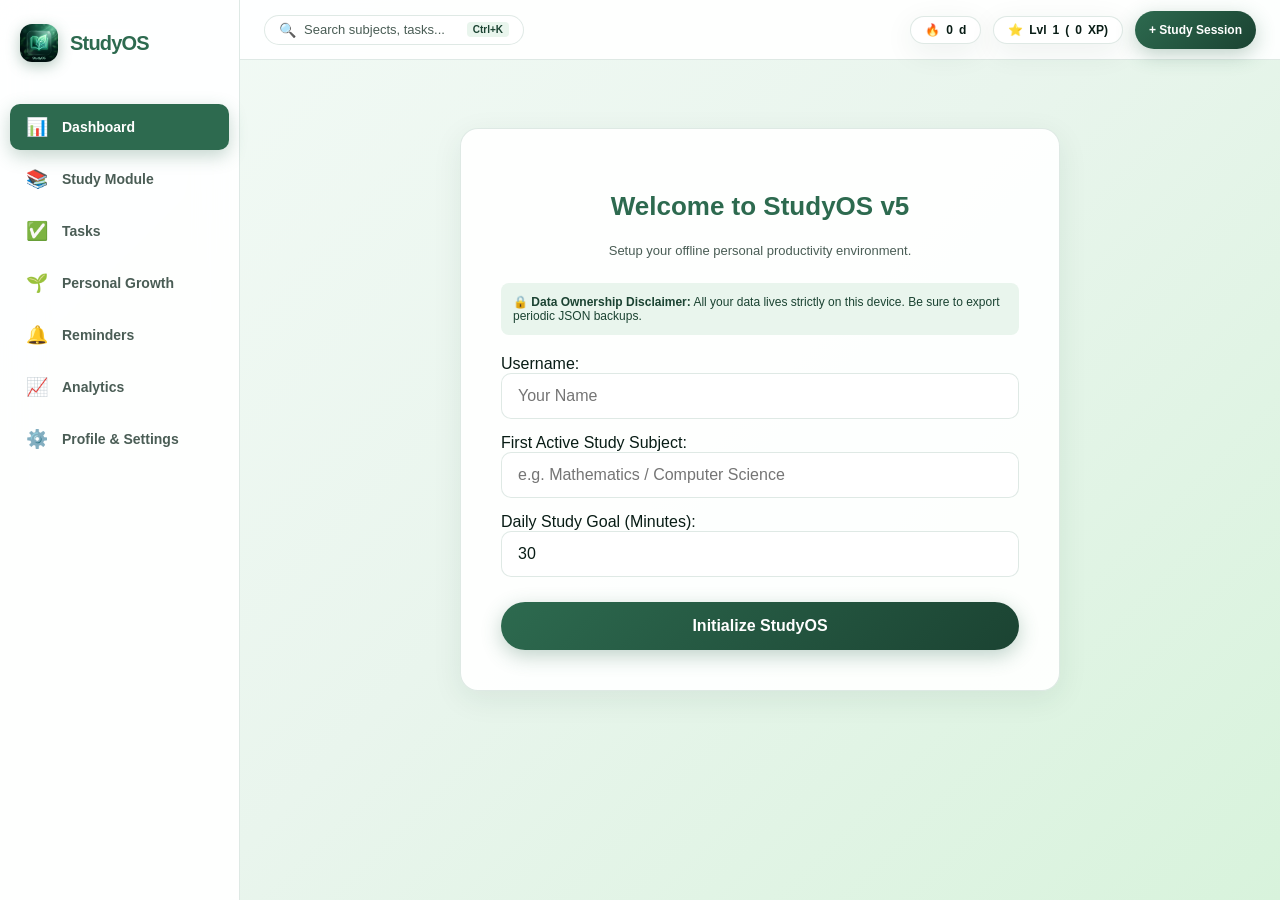
==== commit 859d6f50: "Add files via upload" ====
--- a/index.html
+++ b/index.html
@@ -2,1000 +2,216 @@
 <html lang="en">
 <head>
   <meta charset="UTF-8">
-  <meta name="viewport" content="width=device-width, initial-scale=1.0">
-  <title>Personal Study OS</title>
-  <link rel="stylesheet" href="css/style.css">
+  <meta name="viewport" content="width=device-width, initial-scale=1.0, viewport-fit=cover">
+  <title>StudyOS — Personal Productivity & Study Operating System</title>
+  <meta name="description" content="Single-user, offline-first Progressive Web App for studying, habits, tasks, and productivity. Privacy-focused.">
+  
+  <link rel="manifest" href="manifest.json">
+  <meta name="theme-color" content="#1b4332">
+  <link rel="apple-touch-icon" href="icons/icon-192.png">
+
+  <link rel="stylesheet" href="styles.css">
 </head>
-<body data-theme="light">
-
-  <!-- ONBOARDING & LOGIN CONTAINER -->
-  <div id="onboarding-container">
-    <div class="onboarding-card">
-      <svg class="brand-logo" viewBox="0 0 24 24" style="width: 60px; height: 60px; margin-bottom: 16px;">
-        <path d="M17,8C8,10 5.9,16.17 3.82,21.34L5.71,22L7.38,17.8C9.5,18.8 12,18.8 14.2,17.8L15.8,22L17.7,21.3L15.6,16C17.7,14 18.8,11 17,8M12,16A3,3 0 0,1 9,13C9,11.4 10.3,10 12,10A3,3 0 0,1 15,13C15,14.6 13.7,16 12,16M21,2H17A1,1 0 0,0 16,3V6A1,1 0 0,0 17,7H21A1,1 0 0,0 22,6V3A1,1 0 0,0 21,2M20,5H18V4H20V5Z" />
-      </svg>
-      <h2 style="font-size: 2rem; font-weight: 800; margin-bottom: 8px;">Welcome to Personal Study OS</h2>
-      <p style="color: var(--text-muted); margin-bottom: 32px;">Your distraction-free local engine for self-improvement and study productivity.</p>
-
-      <form id="onboarding-form">
-        <div class="form-group">
-          <label class="form-label" for="onboard-username">Username *</label>
-          <input class="form-input" type="text" id="onboard-username" required placeholder="Enter your username">
-        </div>
-
-        <div class="form-group">
-          <label class="form-label">Choose Avatar</label>
-          <div class="avatar-selector">
-            <!-- SVGs for avatar options will be populated dynamically -->
-            <div class="avatar-option selected" data-avatar="sprout">
-              <img src="data:image/svg+xml;utf8,<svg xmlns='http://www.w3.org/2000/svg' viewBox='0 0 24 24' fill='%232e7d32'><path d='M12 2C11.5 2 10 3 10 5.5C10 7.5 11.5 9 12 9.5C12.5 9 14 7.5 14 5.5C14 3 12.5 2 12 2M12 9.5V22H10V14.5C8 14.5 5 13 5 10C5 7.5 7.5 7.5 8 7.5C8.5 7.5 10 8 10 10.5C10 12.5 11.5 14 12 14.5'/></svg>" alt="Sprout">
+<body>
+
+  <!-- App Shell -->
+  <div id="app">
+
+    <!-- Desktop Sidebar Navigation -->
+    <nav class="sidebar" id="main-sidebar">
+      <div class="sidebar-header">
+        <img src="icons/icon-192.png" alt="StudyOS Logo" class="app-logo-icon" id="sidebar-logo">
+        <span class="brand-title">StudyOS</span>
+      </div>
+      <ul class="nav-list">
+        <li><a href="#" class="nav-item active" data-page="dashboard"><span class="nav-icon">📊</span> Dashboard</a></li>
+        <li><a href="#" class="nav-item" data-page="study"><span class="nav-icon">📚</span> Study Module</a></li>
+        <li><a href="#" class="nav-item" data-page="tasks"><span class="nav-icon">✅</span> Tasks</a></li>
+        <li><a href="#" class="nav-item" data-page="growth"><span class="nav-icon">🌱</span> Personal Growth</a></li>
+        <li><a href="#" class="nav-item" data-page="reminders"><span class="nav-icon">🔔</span> Reminders</a></li>
+        <li><a href="#" class="nav-item" data-page="analytics"><span class="nav-icon">📈</span> Analytics</a></li>
+        <li><a href="#" class="nav-item" data-page="profile"><span class="nav-icon">⚙️</span> Profile & Settings</a></li>
+      </ul>
+    </nav>
+
+    <!-- Main Content Area -->
+    <div class="main-wrapper">
+      
+      <!-- Top Sticky Header -->
+      <header class="top-header">
+        <div class="header-search" id="trigger-search-btn" title="Search (Ctrl+K)">
+          <span style="font-size: 14px;">🔍</span>
+          <span class="search-input-placeholder">Search subjects, tasks...</span>
+          <span class="shortcut-badge">Ctrl+K</span>
+        </div>
+
+        <div class="header-actions">
+          <div class="badge-item" id="header-streak-badge" title="Active Streak">
+            <span>🔥</span> <span id="header-streak-count">0</span>d
+          </div>
+          <div class="badge-item" id="header-level-badge" title="Level & XP">
+            <span>⭐</span> Lvl <span id="header-level-num">1</span> (<span id="header-xp-val">0</span> XP)
+          </div>
+          <button class="btn-primary" id="header-start-study-btn" style="padding: 6px 14px; font-size: 12px; min-height: 38px;">+ Study Session</button>
+        </div>
+      </header>
+
+      <!-- Page Views Container -->
+      <main class="page-container" id="page-content">
+        <!-- Rendered dynamically by app.js -->
+      </main>
+
+    </div>
+
+    <!-- Mobile Bottom Navigation (Instagram Style) -->
+    <nav class="bottom-nav">
+      <ul class="bottom-nav-list">
+        <li><a href="#" class="bottom-nav-item active" data-page="dashboard"><span>📊</span> Dashboard</a></li>
+        <li><a href="#" class="bottom-nav-item" data-page="study"><span>📚</span> Study</a></li>
+        <li><a href="#" class="bottom-nav-item" data-page="tasks"><span>✅</span> Tasks</a></li>
+        <li><a href="#" class="bottom-nav-item" data-page="growth"><span>🌱</span> Growth</a></li>
+        <li><a href="#" class="bottom-nav-item" data-page="analytics"><span>📈</span> Analytics</a></li>
+        <li><a href="#" class="bottom-nav-item" data-page="profile"><span>⚙️</span> Profile</a></li>
+      </ul>
+    </nav>
+
+    <!-- Mobile Floating Action Button -->
+    <button class="mobile-fab" id="mobile-fab-study" title="Start Study Session">+</button>
+
+    <!-- Modals & Overlays Container -->
+    <div id="modal-container">
+      
+      <!-- Focus Mode Overlay -->
+      <div id="focus-mode-overlay" class="focus-overlay" style="display: none;">
+        <h2 style="font-size: 28px; font-weight: 800; text-align: center;">Focus Mode</h2>
+        <p style="opacity: 0.8; font-size: 14px; text-align: center;">Distraction-free environment</p>
+        
+        <div class="focus-timer-ring">
+          <div id="focus-digits" style="font-size: 54px; font-weight: 800;">25:00</div>
+        </div>
+
+        <div style="display: flex; gap: 14px; margin-top: 20px;">
+          <button class="btn-primary" id="focus-pause-btn" style="background: white; color: var(--primary-forest);">Pause</button>
+          <button class="btn-danger" id="focus-stop-btn">Stop & Save</button>
+          <button class="btn-secondary" id="exit-focus-btn" style="color: white; border-color: white;">Exit Focus</button>
+        </div>
+      </div>
+
+      <!-- Create Subject Modal Sheet -->
+      <div id="subject-modal" class="lock-overlay" style="display: none;">
+        <div class="card" style="max-width: 480px; width: 100%;">
+          <div style="display: flex; justify-content: space-between; align-items: center; margin-bottom: 20px;">
+            <h3 style="font-size: 20px; font-weight: 800; color: var(--primary-grass);">Add New Subject</h3>
+            <button id="close-subj-modal-btn" style="font-size: 20px; font-weight: 700; color: var(--text-muted);">✕</button>
+          </div>
+          
+          <form id="subject-modal-form" style="display: flex; flex-direction: column; gap: 16px;">
+            <label style="font-size: 13px; font-weight: 600;">Subject Title:
+              <input type="text" id="modal-subj-title" class="form-input" required placeholder="e.g. Organic Chemistry">
+            </label>
+
+            <label style="font-size: 13px; font-weight: 600;">Color Theme:
+              <div class="color-swatch-picker" id="modal-subj-colors">
+                <span class="color-option selected" data-color="#2d6a4f" style="background: #2d6a4f;"></span>
+                <span class="color-option" data-color="#1d3557" style="background: #1d3557;"></span>
+                <span class="color-option" data-color="#6a0572" style="background: #6a0572;"></span>
+                <span class="color-option" data-color="#b5838d" style="background: #b5838d;"></span>
+                <span class="color-option" data-color="#e76f51" style="background: #e76f51;"></span>
+                <span class="color-option" data-color="#2a9d8f" style="background: #2a9d8f;"></span>
+              </div>
+            </label>
+
+            <button type="submit" class="btn-primary" style="justify-content: center; margin-top: 10px;">Create Subject</button>
+          </form>
+        </div>
+      </div>
+
+      <!-- Create Task Modal Sheet -->
+      <div id="task-modal" class="lock-overlay" style="display: none;">
+        <div class="card" style="max-width: 480px; width: 100%;">
+          <div style="display: flex; justify-content: space-between; align-items: center; margin-bottom: 20px;">
+            <h3 style="font-size: 20px; font-weight: 800; color: var(--primary-grass);">Add New Task</h3>
+            <button id="close-task-modal-btn" style="font-size: 20px; font-weight: 700; color: var(--text-muted);">✕</button>
+          </div>
+          
+          <form id="task-modal-form" style="display: flex; flex-direction: column; gap: 16px;">
+            <label style="font-size: 13px; font-weight: 600;">Task Title:
+              <input type="text" id="modal-task-title" class="form-input" required placeholder="e.g. Complete chapter 4 exercises">
+            </label>
+
+            <div style="display: grid; grid-template-columns: 1fr 1fr; gap: 12px;">
+              <label style="font-size: 13px; font-weight: 600;">Category:
+                <select id="modal-task-category" class="form-input">
+                  <option value="Study">Study 📚</option>
+                  <option value="Physical">Physical 🏋️</option>
+                  <option value="Mental">Mental 🧘</option>
+                  <option value="Personal">Personal 👤</option>
+                </select>
+              </label>
+
+              <label style="font-size: 13px; font-weight: 600;">Priority:
+                <select id="modal-task-priority" class="form-input">
+                  <option value="low">Low 🟢</option>
+                  <option value="medium" selected>Medium 🟡</option>
+                  <option value="high">High 🔴</option>
+                </select>
+              </label>
             </div>
-            <div class="avatar-option" data-avatar="acorn">
-              <img src="data:image/svg+xml;utf8,<svg xmlns='http://www.w3.org/2000/svg' viewBox='0 0 24 24' fill='%238d6e63'><path d='M12,2A3,3 0 0,1 15,5V6H9V5A3,3 0 0,1 12,2M19,8A7,7 0 0,1 12,15A7,7 0 0,1 5,8V7H19V8M12,16A4,4 0 0,0 16,12V11H8V12A4,4 0 0,0 12,16Z'/></svg>" alt="Acorn">
+
+            <div style="display: grid; grid-template-columns: 1fr 1fr; gap: 12px;">
+              <label style="font-size: 13px; font-weight: 600;">Due Date:
+                <input type="date" id="modal-task-date" class="form-input">
+              </label>
+
+              <label style="font-size: 13px; font-weight: 600;">Recurrence:
+                <select id="modal-task-recurring" class="form-input">
+                  <option value="none">None</option>
+                  <option value="daily">Daily</option>
+                  <option value="weekly">Weekly</option>
+                </select>
+              </label>
             </div>
-            <div class="avatar-option" data-avatar="ladybug">
-              <img src="data:image/svg+xml;utf8,<svg xmlns='http://www.w3.org/2000/svg' viewBox='0 0 24 24' fill='%23d32f2f'><path d='M12,2A8,8 0 0,1 20,10C20,14.42 16.42,18 12,18C7.58,18 4,14.42 4,10A8,8 0 0,1 12,2M12,4A6,6 0 0,0 6,10H18A6,6 0 0,0 12,4M12,11A1,1 0 0,1 13,12A1,1 0 0,1 12,13A1,1 0 0,1 11,12A1,1 0 0,1 12,11M16,13A1,1 0 0,1 17,14A1,1 0 0,1 16,15A1,1 0 0,1 15,14A1,1 0 0,1 16,13M8,13A1,1 0 0,1 9,14A1,1 0 0,1 8,15A1,1 0 0,1 7,14A1,1 0 0,1 8,13Z'/></svg>" alt="Ladybug">
-            </div>
-            <div class="avatar-option" data-avatar="leaf">
-              <img src="data:image/svg+xml;utf8,<svg xmlns='http://www.w3.org/2000/svg' viewBox='0 0 24 24' fill='%234caf50'><path d='M17,8C8,10 5.9,16.17 3.82,21.34L5.71,22L7.38,17.8C9.5,18.8 12,18.8 14.2,17.8L15.8,22L17.7,21.3L15.6,16C17.7,14 18.8,11 17,8Z'/></svg>" alt="Leaf">
-            </div>
-            <div class="avatar-option" data-avatar="mushroom">
-              <img src="data:image/svg+xml;utf8,<svg xmlns='http://www.w3.org/2000/svg' viewBox='0 0 24 24' fill='%23fb923c'><path d='M12,2A10,10 0 0,0 2,12H6A1,1 0 0,0 7,13V20A2,2 0 0,0 9,22H15A2,2 0 0,0 17,20V13A1,1 0 0,0 18,12H22A10,10 0 0,0 12,2M12,4A8,8 0 0,1 19.9,10H4.1A8,8 0 0,1 12,4Z'/></svg>" alt="Mushroom">
-            </div>
-            <div class="avatar-option" data-avatar="flower">
-              <img src="data:image/svg+xml;utf8,<svg xmlns='http://www.w3.org/2000/svg' viewBox='0 0 24 24' fill='%23ba68c8'><path d='M12,2A10,10 0 0,0 2,12A10,10 0 0,0 12,22A10,10 0 0,0 22,12A10,10 0 0,0 12,2M12,4A2,2 0 0,1 14,6A2,2 0 0,1 12,8A2,2 0 0,1 10,6A2,2 0 0,1 12,4M6,12A2,2 0 0,1 8,10A2,2 0 0,1 10,12A2,2 0 0,1 8,14A2,2 0 0,1 6,12M12,20A2,2 0 0,1 10,18A2,2 0 0,1 12,16A2,2 0 0,1 14,18A2,2 0 0,1 12,20M18,12A2,2 0 0,1 16,14A2,2 0 0,1 14,12A2,2 0 0,1 16,10A2,2 0 0,1 18,12Z'/></svg>" alt="Flower">
-            </div>
-          </div>
-        </div>
-
-        <div class="form-group">
-          <label class="form-label" for="onboard-interests">Interests (comma separated)</label>
-          <input class="form-input" type="text" id="onboard-interests" placeholder="e.g., Programming, Physics, Meditation">
-        </div>
-
-        <div class="grid-cols-2" style="gap: 16px; margin-bottom: 0;">
-          <div class="form-group">
-            <label class="form-label" for="onboard-github">GitHub URL (optional)</label>
-            <input class="form-input" type="url" id="onboard-github" placeholder="https://github.com/username">
-          </div>
-          <div class="form-group">
-            <label class="form-label" for="onboard-linkedin">LinkedIn URL (optional)</label>
-            <input class="form-input" type="url" id="onboard-linkedin" placeholder="https://linkedin.com/in/username">
-          </div>
-        </div>
-
-        <div class="form-group">
-          <label class="form-label" for="onboard-instagram">Instagram URL (optional)</label>
-          <input class="form-input" type="url" id="onboard-instagram" placeholder="https://instagram.com/username">
-        </div>
-
-        <div style="text-align: left; margin-bottom: 24px;">
-          <p class="form-label" style="margin-bottom: 12px;">Create Reminders for accounts (optional)</p>
-          <div style="display: flex; flex-direction: column; gap: 8px;">
-            <label style="display: flex; align-items: center; gap: 10px; font-size: 0.9rem;">
-              <input type="checkbox" id="reminder-github-contribution" checked> Push a GitHub contribution (Daily)
-            </label>
-            <label style="display: flex; align-items: center; gap: 10px; font-size: 0.9rem;">
-              <input type="checkbox" id="reminder-linkedin-check" checked> Check LinkedIn opportunities (Weekly)
-            </label>
-            <label style="display: flex; align-items: center; gap: 10px; font-size: 0.9rem;">
-              <input type="checkbox" id="reminder-instagram-post"> Review Instagram alerts (Weekly)
-            </label>
-          </div>
-        </div>
-
-        <button type="submit" class="btn btn-primary" style="width: 100%; padding: 14px;">Complete Onboarding</button>
-      </form>
+
+            <button type="submit" class="btn-primary" style="justify-content: center; margin-top: 10px;">Create Task</button>
+          </form>
+        </div>
+      </div>
+
+      <!-- Global Search Modal Sheet -->
+      <div id="search-modal" class="lock-overlay" style="display: none;">
+        <div class="card" style="max-width: 600px; width: 100%;">
+          <div style="display: flex; justify-content: space-between; align-items: center; margin-bottom: 15px;">
+            <h3 style="font-size: 18px; font-weight: 800; color: var(--primary-grass);">Global Search</h3>
+            <button id="close-search-btn" style="font-size: 18px; font-weight: 700; color: var(--text-muted);">✕</button>
+          </div>
+          
+          <input type="text" id="global-search-input" class="form-input" placeholder="Search tasks, subjects, achievements..." style="margin-bottom: 15px;">
+          
+          <div id="search-results-container" style="max-height: 350px; overflow-y: auto;">
+            <div style="text-align: center; color: var(--text-muted); padding: 20px;">Type a query to search StudyOS...</div>
+          </div>
+        </div>
+      </div>
+
+      <!-- Multi-Tab Version Lock Overlay -->
+      <div id="multi-tab-lock" class="lock-overlay" style="display: none;">
+        <div class="card" style="max-width: 450px; text-align: center;">
+          <div style="font-size: 48px; margin-bottom: 10px;">🔒</div>
+          <h3 style="font-size: 20px; font-weight: 800; color: var(--accent-red);">Database Version Updated</h3>
+          <p style="font-size: 13px; color: var(--text-muted); margin: 15px 0;">
+            StudyOS was updated in another browser tab. Database writes have been locked in this tab to prevent data corruption.
+          </p>
+          <button class="btn-primary" onclick="window.location.reload()">Reload Page</button>
+        </div>
+      </div>
+
     </div>
+
+    <!-- Toast Notification Container -->
+    <div id="toast-container" style="position: fixed; bottom: calc(var(--bottom-nav-height) + 16px); right: 20px; z-index: 10000; display: flex; flex-direction: column; gap: 8px;"></div>
+
   </div>
 
-  <!-- APPLICATION SHELL -->
-  <div id="app-container">
-
-    <!-- SIDEBAR -->
-    <aside id="sidebar">
-      <div class="brand-section">
-        <svg class="brand-logo" viewBox="0 0 24 24">
-          <path d="M17,8C8,10 5.9,16.17 3.82,21.34L5.71,22L7.38,17.8C9.5,18.8 12,18.8 14.2,17.8L15.8,22L17.7,21.3L15.6,16C17.7,14 18.8,11 17,8M12,16A3,3 0 0,1 9,13C9,11.4 10.3,10 12,10A3,3 0 0,1 15,13C15,14.6 13.7,16 12,16M21,2H17A1,1 0 0,0 16,3V6A1,1 0 0,0 17,7H21A1,1 0 0,0 22,6V3A1,1 0 0,0 21,2M20,5H18V4H20V5Z" />
-        </svg>
-        <span class="brand-name">Study OS</span>
-      </div>
-
-      <div class="sidebar-user">
-        <div class="user-avatar-container">
-          <img id="sidebar-avatar" class="user-avatar-img" src="" alt="User Avatar">
-        </div>
-        <div class="sidebar-user-info">
-          <span id="sidebar-username" class="sidebar-user-name">Loading...</span>
-          <span class="sidebar-user-level">
-            <span class="level-badge" id="sidebar-level">1</span> Level
-          </span>
-        </div>
-      </div>
-
-      <nav class="sidebar-nav-links">
-        <li class="nav-item active" data-view="dashboard">
-          <button>
-            <svg viewBox="0 0 24 24"><path d="M10,20V14H14V20H19V12H22L12,3L2,12H5V20H10Z"/></svg>
-            Dashboard
-          </button>
-        </li>
-        <li class="nav-item" data-view="timers">
-          <button>
-            <svg viewBox="0 0 24 24"><path d="M12,20A8,8 0 0,0 20,12A8,8 0 0,0 12,4A8,8 0 0,0 4,12A8,8 0 0,0 12,20M12,2A10,10 0 0,1 22,12A10,10 0 0,1 12,22A10,10 0 0,1 2,12A10,10 0 0,1 12,2M12.5,7V12.25L17,14.92L16.25,16.15L11,13V7H12.5Z"/></svg>
-            Timers
-          </button>
-        </li>
-        <li class="nav-item" data-view="targets">
-          <button>
-            <svg viewBox="0 0 24 24"><path d="M12,2A10,10 0 0,0 2,12A10,10 0 0,0 12,22A10,10 0 0,0 22,12A10,10 0 0,0 12,2M12,4A8,8 0 0,1 20,12A8,8 0 0,1 12,20A8,8 0 0,1 4,12A8,8 0 0,1 12,4M12,6A6,6 0 0,0 6,12A6,6 0 0,0 12,18A6,6 0 0,0 18,12A6,6 0 0,0 12,6M12,8A4,4 0 0,1 16,12A4,4 0 0,1 12,16A4,4 0 0,1 8,12A4,4 0 0,1 12,8M12,10A2,2 0 0,0 10,12A2,2 0 0,0 12,14A2,2 0 0,0 14,12A2,2 0 0,0 12,10Z"/></svg>
-            Targets
-          </button>
-        </li>
-        <li class="nav-item" data-view="growth">
-          <button>
-            <svg viewBox="0 0 24 24"><path d="M20.25 12C20.25 16.56 16.56 20.25 12 20.25C7.44 20.25 3.75 16.56 3.75 12C3.75 7.44 7.44 3.75 12 3.75C16.56 3.75 20.25 7.44 20.25 12M21.75 12C21.75 6.61 17.39 2.25 12 2.25C6.61 2.25 2.25 6.61 2.25 12C2.25 17.39 6.61 21.75 12 21.75C17.39 21.75 21.75 17.39 21.75 12M12 7.5C12.41 7.5 12.75 7.84 12.75 8.25V11.25H15.75C16.16 11.25 16.5 11.59 16.5 12C16.5 12.41 16.16 12.75 15.75 12.75H12.75V15.75C12.75 16.16 12.41 16.5 12 16.5C11.59 16.5 11.25 16.16 11.25 15.75V12.75H8.25C7.84 12.75 7.5 12.41 7.5 12C7.5 11.59 7.84 11.25 8.25 11.25H11.25V8.25C11.25 7.84 11.59 7.5 12 7.5Z"/></svg>
-            Growth
-          </button>
-        </li>
-        <li class="nav-item" data-view="achievements">
-          <button>
-            <svg viewBox="0 0 24 24"><path d="M18 2H6C4.9 2 4 2.9 4 4V7C4 9.8 6 12.2 8.8 12.8C9.5 14.1 10.7 14.9 12 15V18H9C8.4 18 8 18.4 8 19V20C8 20.6 8.4 21 9 21H15C15.6 21 16 20.6 16 20V19C16 18.4 15.6 18 15 18H12V15C13.3 14.9 14.5 14.1 15.2 12.8C18 12.2 20 9.8 20 7V4C20 2.9 19.1 2 18 2M6 7V4H8V9C6.8 8.5 6 7.8 6 7M18 7C18 7.8 17.2 8.5 16 9V4H18V7Z"/></svg>
-            Achievements
-          </button>
-        </li>
-        <li class="nav-item" data-view="analytics">
-          <button>
-            <svg viewBox="0 0 24 24"><path d="M16,11.78L20.24,4.45L21.97,5.45L16.74,14.5L10.23,10.75L5.46,19L3.73,18L9.74,7.5L16,11.78Z"/></svg>
-            Analytics
-          </button>
-        </li>
-        <li class="nav-item" data-view="settings">
-          <button>
-            <svg viewBox="0 0 24 24"><path d="M12,15.5A3.5,3.5 0 0,1 8.5,12A3.5,3.5 0 0,1 12,8.5A3.5,3.5 0 0,1 15.5,12A3.5,3.5 0 0,1 12,15.5M19.43,12.97C19.47,12.65 19.5,12.33 19.5,12C19.5,11.67 19.47,11.34 19.43,11L21.54,9.37C21.73,9.22 21.78,8.95 21.66,8.73L19.66,5.27C19.54,5.05 19.27,4.96 19.05,5.05L16.56,6.05C16.04,5.66 15.47,5.34 14.86,5.08L14.48,2.42C14.44,2.18 14.24,2 14,2H10C9.76,2 9.56,2.18 9.52,2.42L9.14,5.08C8.53,5.34 7.96,5.66 7.44,6.05L4.95,5.05C4.73,4.96 4.46,5.05 4.34,5.27L2.34,8.73C2.21,8.95 2.27,9.22 2.46,9.37L4.57,11C4.53,11.34 4.5,11.67 4.5,12C4.5,12.33 4.53,12.65 4.57,12.97L2.46,14.63C2.27,14.78 2.21,15.05 2.34,15.27L4.34,18.73C4.46,18.95 4.73,19.03 4.95,18.95L7.44,17.95C7.96,18.34 8.53,18.66 9.14,18.92L9.14,21.58C9.56,21.82 9.76,22 10,22H14C14.24,22 14.44,21.82 14.48,21.58L14.86,18.92C15.47,18.66 16.04,18.34 16.56,17.95L19.05,18.95C19.27,19.03 19.54,18.95 19.66,18.73L21.66,15.27C21.78,15.05 21.73,14.78 21.54,14.63L19.43,12.97Z"/></svg>
-            Profile & Settings
-          </button>
-        </li>
-      </nav>
-
-      <div class="theme-toggle-container">
-        <button id="theme-toggle-btn" class="theme-toggle-btn">
-          <svg viewBox="0 0 24 24" style="width: 18px; height: 18px; fill: currentColor;"><path d="M12,18C11.11,18 10.26,17.8 9.5,17.45C11.56,16.5 13,14.42 13,12C13,9.58 11.56,7.5 9.5,6.55C10.26,6.2 11.11,6 12,6A6,6 0 0,1 18,12A6,6 0 0,1 12,18M20,8.69V4H15.31L12,0.69L8.69,4H4V8.69L0.69,12L4,15.31V20H8.69L12,23.31L15.31,20H20V15.31L23.31,12L20,8.69Z"/></svg>
-          <span>Dark Mode</span>
-        </button>
-      </div>
-    </aside>
-
-    <!-- MAIN VIEWS -->
-    <main id="main-content">
-
-      <!-- VIEW: DASHBOARD -->
-      <section id="view-dashboard" class="view-section active">
-        <div class="view-header">
-          <div class="view-title-group">
-            <h1 id="dashboard-welcome">Hello, User!</h1>
-            <p>Welcome back to your Study Dashboard.</p>
-          </div>
-          <div style="display: flex; align-items: center; gap: 12px;">
-            <div id="streak-badge-container" class="btn btn-secondary" style="border-radius: 30px; font-weight: bold; cursor: default; display: none;">
-              🔥 <span id="dashboard-streak">0</span> Day Streak
-            </div>
-            <button class="btn btn-primary" id="dashboard-start-timer-btn">Start Study Timer</button>
-          </div>
-        </div>
-
-        <!-- GAMIFICATION SUMMARY BAR -->
-        <div class="card" style="margin-bottom: 32px; display: flex; flex-direction: column; gap: 12px;">
-          <div style="display: flex; justify-content: space-between; align-items: center;">
-            <span style="font-weight: 700; display: flex; align-items: center; gap: 8px;">
-              ⭐ Level <span id="dash-level-val">1</span> Progress
-            </span>
-            <span id="dash-xp-text" style="font-size: 0.85rem; color: var(--text-muted); font-weight: 600;">0 / 100 XP</span>
-          </div>
-          <div class="progress-bar-container">
-            <div class="progress-bar-fill" id="dash-xp-progress"></div>
-          </div>
-        </div>
-
-        <!-- STATS ROW -->
-        <div class="grid-cols-4">
-          <div class="card stat-card">
-            <div class="stat-icon">
-              <svg viewBox="0 0 24 24"><path d="M12,20A8,8 0 0,0 20,12A8,8 0 0,0 12,4A8,8 0 0,0 4,12A8,8 0 0,0 12,20M12,2A10,10 0 0,1 22,12A10,10 0 0,1 12,22A10,10 0 0,1 2,12A10,10 0 0,1 12,2M12.5,7V12.25L17,14.92L16.25,16.15L11,13V7H12.5Z"/></svg>
-            </div>
-            <div class="stat-info">
-              <span class="stat-label">Hours Today</span>
-              <span class="stat-value" id="stat-hours-today">0.0h</span>
-            </div>
-          </div>
-          <div class="card stat-card">
-            <div class="stat-icon">
-              <svg viewBox="0 0 24 24"><path d="M9,10H7V12H9V10M13,10H11V12H13V10M17,10H15V12H17V10M19,3H18V1H16V3H8V1H6V3H5C3.89,3 3,3.9 3,5V19A2,2 0 0,0 5,21H19A2,2 0 0,0 21,19V5A2,2 0 0,0 19,3M19,19H5V8H19V19Z"/></svg>
-            </div>
-            <div class="stat-info">
-              <span class="stat-label">Hours This Week</span>
-              <span class="stat-value" id="stat-hours-week">0.0h</span>
-            </div>
-          </div>
-          <div class="card stat-card">
-            <div class="stat-icon">
-              <svg viewBox="0 0 24 24"><path d="M19,19H5V8H19M19,3H18V1H16V3H8V1H6V3H5C3.89,3 3,3.9 3,5V19A2,2 0 0,0 5,21H19A2,2 0 0,0 21,19V5C21,3.89 20.1,3 19,3M11,10H13V12H11V10M7,10H9V12H7V10M15,10H17V12H15V10M11,14H13V16H11V14M7,14H9V16H7V14M15,14H17V16H15V14Z"/></svg>
-            </div>
-            <div class="stat-info">
-              <span class="stat-label">Hours This Month</span>
-              <span class="stat-value" id="stat-hours-month">0.0h</span>
-            </div>
-          </div>
-          <div class="card stat-card">
-            <div class="stat-icon">
-              <svg viewBox="0 0 24 24"><path d="M12,2C6.47,2 2,6.47 2,12A10,10 0 0,0 12,22A10,10 0 0,0 22,12A10,10 0 0,0 12,2M12,20A8,8 0 0,1 4,12A8,8 0 0,1 12,4A8,8 0 0,1 20,12A8,8 0 0,1 12,20M13,7H11V13H17V11H13V7Z"/></svg>
-            </div>
-            <div class="stat-info">
-              <span class="stat-label">Lifetime Hours</span>
-              <span class="stat-value" id="stat-hours-lifetime">0.0h</span>
-            </div>
-          </div>
-        </div>
-
-        <div class="grid-cols-2">
-          <!-- MAIN STUDY TRACKER SECTION (SUBJECTS) -->
-          <div class="card" style="display: flex; flex-direction: column;">
-            <div class="subjects-section-header">
-              <h2 style="font-size: 1.35rem; font-weight: 800;">Study Subjects</h2>
-              <span style="font-size: 0.85rem; color: var(--text-muted); font-weight: 600;" id="subjects-count-label">0 / 10 subjects</span>
-            </div>
-            
-            <div class="subject-grid" id="subjects-grid">
-              <!-- Dynamically populated subject cards -->
-            </div>
-            
-            <button class="btn btn-secondary" id="add-subject-btn" style="margin-top: auto;">
-              ➕ Create New Subject
-            </button>
-          </div>
-
-          <!-- TARGETS PREVIEW -->
-          <div class="card">
-            <div style="display: flex; justify-content: space-between; align-items: center; margin-bottom: 20px;">
-              <h2 style="font-size: 1.35rem; font-weight: 800;">Today's Target Progress</h2>
-              <span class="tag" id="target-progress-percentage">0% Complete</span>
-            </div>
-            
-            <div class="progress-bar-container" style="margin-bottom: 24px;">
-              <div class="progress-bar-fill" id="target-progress-bar" style="width: 0%;"></div>
-            </div>
-
-            <div class="task-list" id="dashboard-tasks-preview">
-              <!-- Dynamic list of today's targets -->
-            </div>
-            <button class="btn btn-secondary" style="width: 100%; margin-top: 16px;" id="dashboard-manage-targets-btn">
-              Manage Targets & Tasks
-            </button>
-          </div>
-        </div>
-      </section>
-
-      <!-- VIEW: TIMERS -->
-      <section id="view-timers" class="view-section">
-        <div class="view-header">
-          <div class="view-title-group">
-            <h1>Study Timers</h1>
-            <p>Select a timer, pick a subject, and enter Focus Mode.</p>
-          </div>
-        </div>
-
-        <div class="timer-container">
-          <!-- LEFT TIMER BLOCK -->
-          <div class="card timer-card">
-            <div class="timer-tabs">
-              <button class="timer-tab-btn active" data-type="stopwatch">Stopwatch</button>
-              <button class="timer-tab-btn" data-type="pomodoro">Pomodoro</button>
-              <button class="timer-tab-btn" data-type="countdown">Countdown</button>
-            </div>
-
-            <!-- SVG PROGRESS CIRCLE -->
-            <div class="progress-ring-container">
-              <svg width="280" height="280" style="overflow: visible;">
-                <circle class="timer-ring-bg" cx="140" cy="140" r="125" fill="none" stroke="rgba(var(--primary-rgb), 0.08)" stroke-width="12" />
-                <circle id="timer-ring-fill" class="timer-ring-circle" cx="140" cy="140" r="125" fill="none" stroke="var(--primary)" stroke-width="12" stroke-dasharray="785" stroke-dashoffset="0" stroke-linecap="round" />
-              </svg>
-              <div class="timer-display-text">
-                <span class="timer-digits" id="timer-display-digits">00:00:00</span>
-                <span class="timer-subject-label" id="timer-display-subject">No Subject</span>
-              </div>
-            </div>
-
-            <!-- CONTROLS -->
-            <div class="timer-controls">
-              <button class="btn btn-secondary" id="timer-reset-btn" style="border-radius: 50%; width: 50px; height: 50px; padding: 0;">
-                <svg viewBox="0 0 24 24" style="width: 22px; height: 22px; fill: currentColor;"><path d="M17.65,6.35C16.2,4.9 14.21,4 12,4A8,8 0 0,0 4,12A8,8 0 0,0 12,20C15.73,20 18.84,17.45 19.73,14H17.65C16.83,16.33 14.61,18 12,18A6,6 0 0,1 6,12A6,6 0 0,1 12,6C13.66,6 15.14,6.69 16.22,7.78L13,11H20V4L17.65,6.35Z"/></svg>
-              </button>
-              <button class="btn btn-primary" id="timer-start-btn" style="border-radius: 50%; width: 70px; height: 70px; padding: 0;">
-                <svg id="timer-play-icon" viewBox="0 0 24 24" style="width: 32px; height: 32px; fill: white;"><path d="M8,5.14V19.14L19,12.14L8,5.14Z"/></svg>
-                <svg id="timer-pause-icon" viewBox="0 0 24 24" style="width: 32px; height: 32px; fill: white; display: none;"><path d="M14,19H18V5H14M6,19H10V5H6V19Z"/></svg>
-              </button>
-              <button class="btn btn-danger" id="timer-stop-btn" style="border-radius: 50%; width: 50px; height: 50px; padding: 0;">
-                <svg viewBox="0 0 24 24" style="width: 22px; height: 22px; fill: currentColor;"><path d="M18,18H6V6H18V18Z"/></svg>
-              </button>
-            </div>
-          </div>
-
-          <!-- RIGHT TIMERS CONFIG OPTIONS -->
-          <div class="card" style="display: flex; flex-direction: column; justify-content: flex-start; gap: 24px;">
-            <h2 style="font-size: 1.25rem; font-weight: 800;">Timer Configuration</h2>
-
-            <div class="form-group">
-              <label class="form-label" for="timer-subject-select">Study Subject</label>
-              <select class="form-input" id="timer-subject-select">
-                <!-- Dynamically filled with user subjects -->
-              </select>
-            </div>
-
-            <!-- OPTIONS FOR POMODORO -->
-            <div id="timer-options-pomodoro" class="timer-options" style="display: none;">
-              <span class="form-label">Pomodoro Presets</span>
-              <div class="presets-grid">
-                <button class="btn btn-secondary active" data-preset="25-5">25 / 5 Min</button>
-                <button class="btn btn-secondary" data-preset="50-10">50 / 10 Min</button>
-                <button class="btn btn-secondary" data-preset="custom">Custom</button>
-              </div>
-              <div id="pomodoro-custom-config" style="display: none; margin-top: 16px;" class="grid-cols-2">
-                <div>
-                  <label class="form-label" for="pomo-custom-work">Work (Min)</label>
-                  <input type="number" class="form-input" id="pomo-custom-work" min="1" value="25">
-                </div>
-                <div>
-                  <label class="form-label" for="pomo-custom-break">Break (Min)</label>
-                  <input type="number" class="form-input" id="pomo-custom-break" min="1" value="5">
-                </div>
-              </div>
-            </div>
-
-            <!-- OPTIONS FOR COUNTDOWN -->
-            <div id="timer-options-countdown" class="timer-options" style="display: none;">
-              <label class="form-label" for="countdown-duration">Countdown Duration (Minutes)</label>
-              <input type="number" class="form-input" id="countdown-duration" min="1" value="45">
-            </div>
-
-            <div style="margin-top: auto; padding-top: 16px; border-top: 1px solid rgba(var(--primary-rgb), 0.1);">
-              <p style="font-size: 0.85rem; color: var(--text-muted);">
-                💡 Sessions are saved automatically. Enter focus mode by clicking Start.
-              </p>
-            </div>
-          </div>
-        </div>
-      </section>
-
-      <!-- VIEW: TARGETS -->
-      <section id="view-targets" class="view-section">
-        <div class="view-header">
-          <div class="view-title-group">
-            <h1>Daily Target System</h1>
-            <p>Create and track your targets for today and this week.</p>
-          </div>
-          <button class="btn btn-primary" id="add-task-btn">➕ Add New Target</button>
-        </div>
-
-        <div class="tasks-container">
-          <!-- DAILY TARGETS -->
-          <div class="card">
-            <h2 style="font-size: 1.25rem; font-weight: 800; margin-bottom: 12px; display: flex; justify-content: space-between;">
-              <span>Daily Targets</span>
-              <span id="daily-remaining-label" style="font-size: 0.85rem; color: var(--text-muted); font-weight: normal;">0 remaining</span>
-            </h2>
-            <div class="task-list" id="daily-tasks-list">
-              <!-- Dynamically populated daily targets -->
-            </div>
-          </div>
-
-          <!-- WEEKLY TARGETS -->
-          <div class="card">
-            <h2 style="font-size: 1.25rem; font-weight: 800; margin-bottom: 12px; display: flex; justify-content: space-between;">
-              <span>Weekly Targets</span>
-              <span id="weekly-remaining-label" style="font-size: 0.85rem; color: var(--text-muted); font-weight: normal;">0 remaining</span>
-            </h2>
-            <div class="task-list" id="weekly-tasks-list">
-              <!-- Dynamically populated weekly targets -->
-            </div>
-          </div>
-        </div>
-      </section>
-
-      <!-- VIEW: GROWTH -->
-      <section id="view-growth" class="view-section">
-        <div class="view-header">
-          <div class="view-title-group">
-            <h1>Personal Growth Tasks</h1>
-            <p>Schedule recurring physical and mental habits to expand your skillsets.</p>
-          </div>
-          <button class="btn btn-primary" id="add-growth-btn">➕ Add Growth Task</button>
-        </div>
-
-        <div class="grid-cols-2">
-          <!-- PHYSICAL HABITS -->
-          <div class="card">
-            <h2 style="font-size: 1.25rem; font-weight: 800; margin-bottom: 16px; display: flex; align-items: center; gap: 8px;">
-              🏃‍♂️ Physical Habits
-            </h2>
-            <div class="task-list" id="growth-physical-list">
-              <!-- Dynamic physical habits -->
-            </div>
-          </div>
-
-          <!-- MENTAL HABITS -->
-          <div class="card">
-            <h2 style="font-size: 1.25rem; font-weight: 800; margin-bottom: 16px; display: flex; align-items: center; gap: 8px;">
-              🧠 Mental Habits
-            </h2>
-            <div class="task-list" id="growth-mental-list">
-              <!-- Dynamic mental habits -->
-            </div>
-          </div>
-        </div>
-      </section>
-
-      <!-- VIEW: ACHIEVEMENTS -->
-      <section id="view-achievements" class="view-section">
-        <div class="view-header">
-          <div class="view-title-group">
-            <h1>Performance & Gamification</h1>
-            <p>Your gamified study stats, streaks, level progression, and achievements.</p>
-          </div>
-        </div>
-
-        <div class="grid-cols-4">
-          <div class="card stat-card">
-            <div class="stat-icon">🌟</div>
-            <div class="stat-info">
-              <span class="stat-label">Current Level</span>
-              <span class="stat-value" id="gamify-level">1</span>
-            </div>
-          </div>
-          <div class="card stat-card">
-            <div class="stat-icon">✨</div>
-            <div class="stat-info">
-              <span class="stat-label">Total XP Earned</span>
-              <span class="stat-value" id="gamify-xp">0</span>
-            </div>
-          </div>
-          <div class="card stat-card">
-            <div class="stat-icon">🔥</div>
-            <div class="stat-info">
-              <span class="stat-label">Current Streak</span>
-              <span class="stat-value" id="gamify-streak">0 days</span>
-            </div>
-          </div>
-          <div class="card stat-card">
-            <div class="stat-icon">🏆</div>
-            <div class="stat-info">
-              <span class="stat-label">Achievements</span>
-              <span class="stat-value" id="gamify-badges">0 / 8</span>
-            </div>
-          </div>
-        </div>
-
-        <!-- DAILY PERFORMANCE CALENDAR & MONTHLY STATISTICS -->
-        <div class="grid-cols-2" style="grid-template-columns: 1.3fr 0.7fr;">
-          <!-- CALENDAR -->
-          <div class="card calendar-card">
-            <div class="calendar-header">
-              <h2 style="font-size: 1.25rem; font-weight: 800;" id="calendar-month-year">Performance Calendar</h2>
-              <div style="display: flex; gap: 8px;">
-                <button class="btn btn-secondary" id="calendar-prev-month" style="padding: 6px 12px;">◀</button>
-                <button class="btn btn-secondary" id="calendar-next-month" style="padding: 6px 12px;">▶</button>
-              </div>
-            </div>
-
-            <div class="calendar-grid" id="calendar-grid-days">
-              <!-- Populated dynamically -->
-            </div>
-
-            <div class="calendar-legend">
-              <div class="legend-item"><div class="legend-color" style="background-color: var(--day-green);"></div> Green (100% Tasks)</div>
-              <div class="legend-item"><div class="legend-color" style="background-color: var(--day-yellow);"></div> Yellow (80-99% Tasks)</div>
-              <div class="legend-item"><div class="legend-color" style="background-color: var(--day-orange);"></div> Orange (50-79% Tasks)</div>
-              <div class="legend-item"><div class="legend-color" style="background-color: var(--day-red);"></div> Red (&lt;50% or Missed)</div>
-            </div>
-          </div>
-
-          <!-- MONTHLY STATS -->
-          <div class="card">
-            <h2 style="font-size: 1.25rem; font-weight: 800; margin-bottom: 20px;">Monthly Statistics</h2>
-            
-            <div style="display: flex; flex-direction: column; gap: 16px;">
-              <div style="display: flex; justify-content: space-between; border-bottom: 1px solid rgba(var(--primary-rgb), 0.05); padding-bottom: 8px;">
-                <span style="color: var(--text-muted); font-weight: 500;">🟢 Green Days</span>
-                <span id="calendar-stat-green" style="font-weight: 700;">0</span>
-              </div>
-              <div style="display: flex; justify-content: space-between; border-bottom: 1px solid rgba(var(--primary-rgb), 0.05); padding-bottom: 8px;">
-                <span style="color: var(--text-muted); font-weight: 500;">🟡 Yellow Days</span>
-                <span id="calendar-stat-yellow" style="font-weight: 700;">0</span>
-              </div>
-              <div style="display: flex; justify-content: space-between; border-bottom: 1px solid rgba(var(--primary-rgb), 0.05); padding-bottom: 8px;">
-                <span style="color: var(--text-muted); font-weight: 500;">🟠 Orange Days</span>
-                <span id="calendar-stat-orange" style="font-weight: 700;">0</span>
-              </div>
-              <div style="display: flex; justify-content: space-between; border-bottom: 1px solid rgba(var(--primary-rgb), 0.05); padding-bottom: 8px;">
-                <span style="color: var(--text-muted); font-weight: 500;">🔴 Red Days</span>
-                <span id="calendar-stat-red" style="font-weight: 700;">0</span>
-              </div>
-              <div style="display: flex; justify-content: space-between; border-bottom: 1px solid rgba(var(--primary-rgb), 0.05); padding-bottom: 8px;">
-                <span style="color: var(--text-muted); font-weight: 500;">🔥 Longest Streak</span>
-                <span id="calendar-stat-longest-streak" style="font-weight: 700;">0 days</span>
-              </div>
-              <div style="display: flex; justify-content: space-between;">
-                <span style="color: var(--text-muted); font-weight: 500;">📈 Completion Rate</span>
-                <span id="calendar-stat-completion-rate" style="font-weight: 700;">0%</span>
-              </div>
-            </div>
-          </div>
-        </div>
-
-        <!-- LIST OF UNLOCKED ACHIEVEMENTS -->
-        <div class="card" style="margin-top: 32px;">
-          <h2 style="font-size: 1.25rem; font-weight: 800; margin-bottom: 20px;">Unlocked Achievements</h2>
-          <div class="achievements-grid" id="achievements-grid-list">
-            <!-- Dynamic achievements grid -->
-          </div>
-        </div>
-      </section>
-
-      <!-- VIEW: ANALYTICS -->
-      <section id="view-analytics" class="view-section">
-        <div class="view-header">
-          <div class="view-title-group">
-            <h1>Analytics and Graphs</h1>
-            <p>Analyze your study habits, subject distribution, and productivity logs.</p>
-          </div>
-        </div>
-
-        <div class="grid-cols-2">
-          <!-- STUDY TIMING CHART -->
-          <div class="card chart-container-card">
-            <div style="display: flex; justify-content: space-between; align-items: center; margin-bottom: 16px;">
-              <h2 style="font-size: 1.25rem; font-weight: 800;">Study Hours Log</h2>
-              <select class="form-input" id="chart-timeframe-select" style="width: auto; padding: 6px 12px;">
-                <option value="daily">Daily Study Hours</option>
-                <option value="weekly">Weekly Study Hours</option>
-                <option value="monthly">Monthly Study Hours</option>
-              </select>
-            </div>
-            <div id="study-hours-chart-container">
-              <!-- SVG chart loaded here -->
-              <svg class="svg-chart" id="study-hours-chart" viewBox="0 0 600 280"></svg>
-            </div>
-          </div>
-
-          <!-- SUBJECT ANALYSIS -->
-          <div class="card chart-container-card">
-            <h2 style="font-size: 1.25rem; font-weight: 800; margin-bottom: 16px;">Subject Study Share</h2>
-            <div style="display: grid; grid-template-columns: 1.2fr 0.8fr; gap: 16px; align-items: center;">
-              <div id="subject-pie-chart-container">
-                <svg class="svg-chart" id="subject-pie-chart" viewBox="0 0 300 280" style="height: 250px;"></svg>
-              </div>
-              <div>
-                <h3 style="font-size: 0.95rem; font-weight: 700; margin-bottom: 8px;">Subject Ranking</h3>
-                <ol id="subject-ranking-list" style="padding-left: 20px; font-size: 0.9rem; display: flex; flex-direction: column; gap: 8px;">
-                  <!-- Dynamically populated ranks -->
-                </ol>
-              </div>
-            </div>
-          </div>
-        </div>
-
-        <div class="grid-cols-2">
-          <!-- PRODUCTIVITY ANALYTICS (XP AND COMPLETED TASKS) -->
-          <div class="card chart-container-card">
-            <h2 style="font-size: 1.25rem; font-weight: 800; margin-bottom: 16px;">XP Accumulation over Time</h2>
-            <svg class="svg-chart" id="xp-progress-chart" viewBox="0 0 600 280"></svg>
-          </div>
-
-          <div class="card chart-container-card">
-            <h2 style="font-size: 1.25rem; font-weight: 800; margin-bottom: 16px;">Task Completion Trends</h2>
-            <svg class="svg-chart" id="task-completion-chart" viewBox="0 0 600 280"></svg>
-          </div>
-        </div>
-      </section>
-
-      <!-- VIEW: SETTINGS -->
-      <section id="view-settings" class="view-section">
-        <div class="view-header">
-          <div class="view-title-group">
-            <h1>Profile & OS Settings</h1>
-            <p>Manage your identity, reminders, active settings, and local database storage.</p>
-          </div>
-        </div>
-
-        <!-- PROFILE DETAIL CARD -->
-        <div class="grid-cols-2">
-          <div class="card" style="display: flex; flex-direction: column; gap: 20px;">
-            <h2 style="font-size: 1.25rem; font-weight: 800; border-bottom: 1px solid rgba(var(--primary-rgb), 0.1); padding-bottom: 12px;">User Profile</h2>
-            
-            <div style="display: flex; gap: 24px; align-items: center;">
-              <img id="profile-img" src="" alt="Profile image" style="width: 80px; height: 80px; border-radius: 50%; border: 3px solid var(--primary); object-fit: cover;">
-              <div>
-                <h3 id="profile-username" style="font-size: 1.5rem; font-weight: 800;">Username</h3>
-                <p id="profile-join-date" style="font-size: 0.85rem; color: var(--text-muted);">Joined Date</p>
-                <div style="display: flex; gap: 8px; margin-top: 8px;" id="profile-interests-tags">
-                  <!-- Tag items loaded here -->
-                </div>
-              </div>
-            </div>
-
-            <!-- CONNECTED SOCIAL ACCOUNTS -->
-            <div style="margin-top: 12px;">
-              <h4 style="font-size: 0.95rem; font-weight: 700; margin-bottom: 8px;">Connected Accounts</h4>
-              <div style="display: flex; flex-direction: column; gap: 10px;">
-                <div id="profile-github-link" style="display: flex; align-items: center; gap: 8px; font-size: 0.9rem;">
-                  <!-- GitHub link populated -->
-                </div>
-                <div id="profile-linkedin-link" style="display: flex; align-items: center; gap: 8px; font-size: 0.9rem;">
-                  <!-- LinkedIn link populated -->
-                </div>
-                <div id="profile-instagram-link" style="display: flex; align-items: center; gap: 8px; font-size: 0.9rem;">
-                  <!-- Instagram link populated -->
-                </div>
-              </div>
-            </div>
-
-            <!-- REMINDER LOGS -->
-            <div>
-              <h4 style="font-size: 0.95rem; font-weight: 700; margin-bottom: 4px;">Reminder Completions History</h4>
-              <div class="reminder-history-list" id="profile-reminders-list">
-                <!-- Dynamically loaded list of logs -->
-              </div>
-            </div>
-          </div>
-
-          <!-- DATA MANAGEMENT -->
-          <div class="card" style="display: flex; flex-direction: column; gap: 20px;">
-            <h2 style="font-size: 1.25rem; font-weight: 800; border-bottom: 1px solid rgba(var(--primary-rgb), 0.1); padding-bottom: 12px;">Local Data Management</h2>
-            
-            <div style="display: flex; flex-direction: column; gap: 12px;">
-              <button class="btn btn-secondary" id="data-export-pdf-btn" style="justify-content: flex-start;">
-                📄 Export Report as PDF (Print)
-              </button>
-              <button class="btn btn-secondary" id="data-export-csv-btn" style="justify-content: flex-start;">
-                📊 Export Time Logs & Tasks as CSV
-              </button>
-              <button class="btn btn-secondary" id="data-backup-btn" style="justify-content: flex-start;">
-                💾 Backup OS Data (JSON)
-              </button>
-              <label class="btn btn-secondary" style="justify-content: flex-start; cursor: pointer; display: inline-flex; width: 100%;">
-                📥 Restore OS Data (JSON)
-                <input type="file" id="data-restore-input" style="display: none;" accept=".json">
-              </label>
-              <button class="btn btn-danger" id="data-reset-btn" style="justify-content: flex-start; margin-top: 16px;">
-                ⚠️ Wipe Database & Restart OS
-              </button>
-            </div>
-          </div>
-        </div>
-
-        <!-- APP CONFIGURATIONS -->
-        <div class="grid-cols-2">
-          <!-- GENERAL PREFERENCES -->
-          <div class="card">
-            <h2 style="font-size: 1.25rem; font-weight: 800; margin-bottom: 20px; border-bottom: 1px solid rgba(var(--primary-rgb), 0.1); padding-bottom: 12px;">Preferences</h2>
-            
-            <form id="preferences-form">
-              <div class="form-group">
-                <label class="form-label" for="pref-pomo-duration">Default Pomodoro Focus (Min)</label>
-                <input type="number" class="form-input" id="pref-pomo-duration" min="5" max="180" value="25">
-              </div>
-              <div class="form-group">
-                <label class="form-label" for="pref-break-duration">Default Pomodoro Break (Min)</label>
-                <input type="number" class="form-input" id="pref-break-duration" min="1" max="60" value="5">
-              </div>
-              <div style="display: flex; flex-direction: column; gap: 10px; margin-bottom: 20px;">
-                <label style="display: flex; align-items: center; gap: 10px; font-size: 0.9rem;">
-                  <input type="checkbox" id="pref-sound-enabled" checked> Enable timer sound chimes
-                </label>
-                <label style="display: flex; align-items: center; gap: 10px; font-size: 0.9rem;">
-                  <input type="checkbox" id="pref-auto-break" checked> Start break periods automatically
-                </label>
-                <label id="pref-dnd-container" style="display: none; align-items: center; justify-content: space-between; gap: 10px; font-size: 0.9rem; margin-top: 4px; padding: 8px; border-radius: var(--radius-sm); background: rgba(var(--primary-rgb), 0.04);">
-                  <span style="display: flex; align-items: center; gap: 10px;">
-                    <input type="checkbox" id="pref-dnd-enabled"> Enable DND in Focus Mode
-                  </span>
-                  <button type="button" id="pref-dnd-permission-btn" class="btn btn-secondary" style="padding: 4px 8px; font-size: 0.75rem;">Grant Permission</button>
-                </label>
-              </div>
-              <button type="submit" class="btn btn-primary">Save Preferences</button>
-            </form>
-          </div>
-
-          <!-- REMINDER CONFIGS -->
-          <div class="card">
-            <h2 style="font-size: 1.25rem; font-weight: 800; margin-bottom: 20px; border-bottom: 1px solid rgba(var(--primary-rgb), 0.1); padding-bottom: 12px;">Reminders Config</h2>
-            
-            <div id="reminders-settings-list" style="display: flex; flex-direction: column; gap: 12px; margin-bottom: 20px;">
-              <!-- Reminders checklist with actions -->
-            </div>
-            
-            <button class="btn btn-secondary" style="width: 100%;" id="settings-add-reminder-btn">
-              ➕ Create Custom Account Reminder
-            </button>
-          </div>
-        </div>
-      </section>
-
-    </main>
-
-  </div>
-
-  <!-- FOCUS OVERLAY -->
-  <div id="focus-overlay">
-    <div class="focus-container">
-      <div class="focus-subject-name" id="focus-subject-title">Subject Title</div>
-      <div class="focus-timer-ring">
-        <svg width="320" height="320" style="overflow: visible;">
-          <circle class="timer-ring-bg focus-ring-bg" cx="160" cy="160" r="145" fill="none" stroke-width="8" />
-          <circle id="focus-ring-fill" class="timer-ring-circle focus-ring-fill" cx="160" cy="160" r="145" fill="none" stroke-width="8" stroke-dasharray="911" stroke-dashoffset="0" stroke-linecap="round" />
-        </svg>
-        <div class="timer-display-text">
-          <span class="timer-digits focus-digits" id="focus-digits-display">00:00:00</span>
-          <span class="timer-subject-label" id="focus-timer-type-label">Stopwatch</span>
-        </div>
-      </div>
-
-      <div class="focus-controls">
-        <button class="focus-btn" id="focus-pause-btn" title="Pause Timer">
-          <svg viewBox="0 0 24 24"><path d="M14,19H18V5H14M6,19H10V5H6V19Z"/></svg>
-        </button>
-        <button class="focus-btn" id="focus-resume-btn" title="Resume Timer" style="display: none;">
-          <svg viewBox="0 0 24 24"><path d="M8,5.14V19.14L19,12.14L8,5.14Z"/></svg>
-        </button>
-        <button class="focus-btn" id="focus-stop-btn" title="Stop and Log Session" style="border-color: #ef4444; color: #ef4444; background: rgba(239, 68, 68, 0.05);">
-          <svg viewBox="0 0 24 24"><path d="M18,18H6V6H18V18Z"/></svg>
-        </button>
-      </div>
-
-      <div class="focus-progress-indicator">
-        <div class="focus-pulse-dot"></div>
-        <span id="focus-progress-label">Focus Mode Active</span>
-      </div>
-    </div>
-  </div>
-
-  <!-- MODAL: ADD SUBJECT -->
-  <div id="modal-subject" class="modal-overlay">
-    <div class="modal-card">
-      <div class="modal-header">
-        <h3 class="modal-title" id="subject-modal-title">Create New Subject</h3>
-        <button class="modal-close" onclick="closeModal('modal-subject')">
-          <svg viewBox="0 0 24 24"><path d="M19,6.41L17.59,5L12,10.59L6.41,5L5,6.41L10.59,12L5,17.59L6.41,19L12,13.41L17.59,19L19,17.59L13.41,12L19,6.41Z"/></svg>
-        </button>
-      </div>
-      <form id="modal-subject-form">
-        <input type="hidden" id="modal-subject-id">
-        <div class="form-group">
-          <label class="form-label" for="subject-name">Subject Name *</label>
-          <input type="text" class="form-input" id="subject-name" required placeholder="e.g., Mathematics">
-        </div>
-        <div class="form-group">
-          <label class="form-label" for="subject-color">Subject Color Accent</label>
-          <select class="form-input" id="subject-color">
-            <option value="#34a853">Forest Green</option>
-            <option value="#22c55e">Emerald Green</option>
-            <option value="#3f51b5">Indigo Blue</option>
-            <option value="#0ea5e9">Sky Blue</option>
-            <option value="#f59e0b">Amber Gold</option>
-            <option value="#ea580c">Terracotta Orange</option>
-            <option value="#a855f7">Sage Purple</option>
-            <option value="#ec4899">Rose Pink</option>
-            <option value="#8d6e63">Acorn Brown</option>
-            <option value="#64748b">Slate Gray</option>
-          </select>
-        </div>
-        <div class="modal-actions">
-          <button type="button" class="btn btn-secondary" onclick="closeModal('modal-subject')">Cancel</button>
-          <button type="submit" class="btn btn-primary" id="subject-submit-btn">Create Subject</button>
-        </div>
-      </form>
-    </div>
-  </div>
-
-  <!-- MODAL: ADD TARGET/TASK -->
-  <div id="modal-task" class="modal-overlay">
-    <div class="modal-card">
-      <div class="modal-header">
-        <h3 class="modal-title" id="task-modal-title">Create Daily Target</h3>
-        <button class="modal-close" onclick="closeModal('modal-task')">
-          <svg viewBox="0 0 24 24"><path d="M19,6.41L17.59,5L12,10.59L6.41,5L5,6.41L10.59,12L5,17.59L6.41,19L12,13.41L17.59,19L19,17.59L13.41,12L19,6.41Z"/></svg>
-        </button>
-      </div>
-      <form id="modal-task-form">
-        <input type="hidden" id="modal-task-id">
-        <div class="form-group">
-          <label class="form-label" for="task-title">Title *</label>
-          <input type="text" class="form-input" id="task-title" required placeholder="e.g., Solve 5 integration limits">
-        </div>
-        <div class="form-group">
-          <label class="form-label" for="task-desc">Description</label>
-          <textarea class="form-input" id="task-desc" style="height: 70px; resize: none;" placeholder="Provide brief steps/notes"></textarea>
-        </div>
-        <div class="grid-cols-2" style="gap: 16px; margin-bottom: 0;">
-          <div class="form-group">
-            <label class="form-label" for="task-category">Category</label>
-            <select class="form-input" id="task-category">
-              <option value="Study">Study</option>
-              <option value="Physical">Physical</option>
-              <option value="Mental">Mental</option>
-              <option value="Personal">Personal</option>
-              <option value="Social Media Update">Social Media Update</option>
-            </select>
-          </div>
-          <div class="form-group">
-            <label class="form-label" for="task-duration">Est. Duration (Min)</label>
-            <input type="number" class="form-input" id="task-duration" min="5" value="30">
-          </div>
-        </div>
-        <div class="grid-cols-2" style="gap: 16px; margin-bottom: 0;">
-          <div class="form-group">
-            <label class="form-label" for="task-due">Due Date</label>
-            <input type="date" class="form-input" id="task-due">
-          </div>
-          <div class="form-group">
-            <label class="form-label" for="task-type">Scope</label>
-            <select class="form-input" id="task-type">
-              <option value="daily">Daily Target</option>
-              <option value="weekly">Weekly Target</option>
-            </select>
-          </div>
-        </div>
-        <div class="modal-actions">
-          <button type="button" class="btn btn-secondary" onclick="closeModal('modal-task')">Cancel</button>
-          <button type="submit" class="btn btn-primary" id="task-submit-btn">Add Target</button>
-        </div>
-      </form>
-    </div>
-  </div>
-
-  <!-- MODAL: ADD GROWTH HABIT -->
-  <div id="modal-growth" class="modal-overlay">
-    <div class="modal-card">
-      <div class="modal-header">
-        <h3 class="modal-title" id="growth-modal-title">Create Growth Task</h3>
-        <button class="modal-close" onclick="closeModal('modal-growth')">
-          <svg viewBox="0 0 24 24"><path d="M19,6.41L17.59,5L12,10.59L6.41,5L5,6.41L10.59,12L5,17.59L6.41,19L12,13.41L17.59,19L19,17.59L13.41,12L19,6.41Z"/></svg>
-        </button>
-      </div>
-      <form id="modal-growth-form">
-        <input type="hidden" id="modal-growth-id">
-        <div class="form-group">
-          <label class="form-label" for="growth-title">Habit Name *</label>
-          <input type="text" class="form-input" id="growth-title" required placeholder="e.g., Read 15 pages of a book">
-        </div>
-        <div class="grid-cols-2" style="gap: 16px; margin-bottom: 0;">
-          <div class="form-group">
-            <label class="form-label" for="growth-category">Category</label>
-            <select class="form-input" id="growth-category">
-              <option value="Mental">Mental</option>
-              <option value="Physical">Physical</option>
-            </select>
-          </div>
-          <div class="form-group">
-            <label class="form-label" for="growth-duration">Est. Duration (Min)</label>
-            <input type="number" class="form-input" id="growth-duration" min="5" value="15">
-          </div>
-        </div>
-        <div class="form-group">
-          <label class="form-label" for="growth-recurrence">Recurrence Options</label>
-          <select class="form-input" id="growth-recurrence">
-            <option value="daily">Daily</option>
-            <option value="weekdays">Weekdays Only</option>
-            <option value="weekly">Weekly</option>
-            <option value="specific">Specific Days</option>
-          </select>
-        </div>
-        
-        <!-- SPECIFIC DAYS CHECKBOXES -->
-        <div id="growth-specific-days-panel" style="display: none; margin-bottom: 20px;">
-          <label class="form-label">Select Days</label>
-          <div style="display: flex; gap: 8px; flex-wrap: wrap;">
-            <label style="font-size: 0.85rem;"><input type="checkbox" name="growth-days" value="1"> Mon</label>
-            <label style="font-size: 0.85rem;"><input type="checkbox" name="growth-days" value="2"> Tue</label>
-            <label style="font-size: 0.85rem;"><input type="checkbox" name="growth-days" value="3"> Wed</label>
-            <label style="font-size: 0.85rem;"><input type="checkbox" name="growth-days" value="4"> Thu</label>
-            <label style="font-size: 0.85rem;"><input type="checkbox" name="growth-days" value="5"> Fri</label>
-            <label style="font-size: 0.85rem;"><input type="checkbox" name="growth-days" value="6"> Sat</label>
-            <label style="font-size: 0.85rem;"><input type="checkbox" name="growth-days" value="0"> Sun</label>
-          </div>
-        </div>
-
-        <div class="modal-actions">
-          <button type="button" class="btn btn-secondary" onclick="closeModal('modal-growth')">Cancel</button>
-          <button type="submit" class="btn btn-primary" id="growth-submit-btn">Create Habit</button>
-        </div>
-      </form>
-    </div>
-  </div>
-
-  <!-- MODAL: ADD REMINDER -->
-  <div id="modal-reminder" class="modal-overlay">
-    <div class="modal-card">
-      <div class="modal-header">
-        <h3 class="modal-title">Create Custom Reminder</h3>
-        <button class="modal-close" onclick="closeModal('modal-reminder')">
-          <svg viewBox="0 0 24 24"><path d="M19,6.41L17.59,5L12,10.59L6.41,5L5,6.41L10.59,12L5,17.59L6.41,19L12,13.41L17.59,19L19,17.59L13.41,12L19,6.41Z"/></svg>
-        </button>
-      </div>
-      <form id="modal-reminder-form">
-        <div class="form-group">
-          <label class="form-label" for="reminder-label">Reminder Text *</label>
-          <input type="text" class="form-input" id="reminder-label" required placeholder="e.g., Review LinkedIn Messages">
-        </div>
-        <div class="form-group">
-          <label class="form-label" for="reminder-url">Associated Web Link (optional)</label>
-          <input type="url" class="form-input" id="reminder-url" placeholder="https://linkedin.com">
-        </div>
-        <div class="form-group">
-          <label class="form-label" for="reminder-frequency">Frequency</label>
-          <select class="form-input" id="reminder-frequency">
-            <option value="daily">Daily</option>
-            <option value="weekly">Weekly</option>
-            <option value="custom">Custom (Every 3 days)</option>
-          </select>
-        </div>
-        <div id="reminder-custom-days-container" class="form-group" style="display: none;">
-          <label class="form-label" for="reminder-custom-days">Days interval</label>
-          <input type="number" class="form-input" id="reminder-custom-days" min="2" value="3">
-        </div>
-        <div class="modal-actions">
-          <button type="button" class="btn btn-secondary" onclick="closeModal('modal-reminder')">Cancel</button>
-          <button type="submit" class="btn btn-primary">Create Reminder</button>
-        </div>
-      </form>
-    </div>
-  </div>
-
-  <!-- CALENDAR DAY DETAIL POPUP -->
-  <div id="modal-calendar-detail" class="modal-overlay">
-    <div class="modal-card" style="max-width: 400px;">
-      <div class="modal-header">
-        <h3 class="modal-title" id="cal-detail-date">June 29, 2026</h3>
-        <button class="modal-close" onclick="closeModal('modal-calendar-detail')">
-          <svg viewBox="0 0 24 24"><path d="M19,6.41L17.59,5L12,10.59L6.41,5L5,6.41L10.59,12L5,17.59L6.41,19L12,13.41L17.59,19L19,17.59L13.41,12L19,6.41Z"/></svg>
-        </button>
-      </div>
-      <div style="display: flex; flex-direction: column; gap: 16px;">
-        <div>
-          <span class="tag" id="cal-detail-rating" style="font-size: 0.9rem;">Rating: Unknown</span>
-        </div>
-        <div style="display: flex; flex-direction: column; gap: 8px;">
-          <div style="display: flex; justify-content: space-between; font-size: 0.9rem;">
-            <span>Completed Tasks:</span>
-            <span id="cal-detail-tasks-completed" style="font-weight: bold;">0 / 0</span>
-          </div>
-          <div style="display: flex; justify-content: space-between; font-size: 0.9rem;">
-            <span>Missed Tasks:</span>
-            <span id="cal-detail-tasks-missed" style="font-weight: bold; color: var(--day-red);">0</span>
-          </div>
-          <div style="display: flex; justify-content: space-between; font-size: 0.9rem;">
-            <span>Study Time:</span>
-            <span id="cal-detail-study-time" style="font-weight: bold;">0m</span>
-          </div>
-        </div>
-        
-        <div id="cal-detail-recovery-message" style="display: none; padding: 12px; border-radius: var(--radius-md); background: rgba(211, 47, 47, 0.05); color: var(--day-red); font-size: 0.85rem; font-style: italic; border-left: 4px solid var(--day-red);">
-          "Tomorrow is a new sunrise. Seeds grow in quiet rain; forgive yourself and start small."
-        </div>
-      </div>
-      <div class="modal-actions">
-        <button class="btn btn-primary" onclick="closeModal('modal-calendar-detail')" style="width: 100%;">Close Details</button>
-      </div>
-    </div>
-  </div>
-
-  <script>
-    // Global modal closer helper
-    function closeModal(id) {
-      document.getElementById(id).classList.remove('active');
-    }
-  </script>
-  
-  <script src="js/app.js"></script>
-
+  <script type="module" src="js/app.js"></script>
 </body>
 </html>
--- a/styles.css
+++ b/styles.css
@@ -0,0 +1,864 @@
+/* 
+ * StudyOS v5 - Enhanced Mobile Spacing & Touch Ergonomics
+ * Generous card gaps, bottom nav item breathing room & scroll padding for mobile browsers.
+ */
+
+:root {
+  /* Color Palette */
+  --primary-forest: #1b4332;
+  --primary-grass: #2d6a4f;
+  --primary-mint: #d8f3dc;
+  --accent-emerald: #40916c;
+  --accent-light-mint: #e9f5ed;
+  --accent-gold: #e9c46a;
+  --accent-red: #e63946;
+  --accent-orange: #f4a261;
+
+  /* Surface & Background Light Mode Defaults */
+  --bg-main: #f4fbf7;
+  --bg-gradient: linear-gradient(135deg, #f4fbf7 0%, #e9f5ed 50%, #d8f3dc 100%);
+  --card-bg: rgba(255, 255, 255, 0.92);
+  --card-solid-bg: #ffffff;
+  --card-border: rgba(45, 106, 79, 0.15);
+  --card-shadow: 0 8px 30px 0 rgba(27, 67, 50, 0.08);
+
+  /* Typography */
+  --text-main: #081c15;
+  --text-muted: #4a5d55;
+  --text-on-primary: #ffffff;
+  --font-family: -apple-system, BlinkMacSystemFont, "Segoe UI", Roboto, Helvetica, Arial, sans-serif;
+
+  /* Glassmorphism */
+  --glass-blur: blur(20px);
+  --radius-sm: 10px;
+  --radius-md: 18px;
+  --radius-lg: 26px;
+
+  /* Layout Dimensions */
+  --sidebar-width: 240px;
+  --header-height: 60px;
+  --bottom-nav-height: 62px; /* Increased for mobile touch comfort */
+  --feed-max-width: 960px;
+
+  /* Timing */
+  --ease-spring: cubic-bezier(0.16, 1, 0.3, 1);
+  --ease-bounce: cubic-bezier(0.34, 1.56, 0.64, 1);
+  --transition-speed: 0.3s var(--ease-spring);
+}
+
+/* Dark Mode Overrides */
+[data-theme="dark"] {
+  --bg-main: #081c15;
+  --bg-gradient: linear-gradient(135deg, #081c15 0%, #1b4332 60%, #112d23 100%);
+  --card-bg: rgba(27, 67, 50, 0.65);
+  --card-solid-bg: #143629;
+  --card-border: rgba(216, 243, 220, 0.15);
+  --card-shadow: 0 8px 32px 0 rgba(0, 0, 0, 0.4);
+
+  --text-main: #f4fbf7;
+  --text-muted: #b7d5c4;
+}
+
+/* High Contrast Mode */
+[data-contrast="high"] {
+  --bg-main: #000000 !important;
+  --bg-gradient: none !important;
+  --card-bg: #000000 !important;
+  --card-solid-bg: #000000 !important;
+  --card-border: #ffffff !important;
+  --text-main: #ffffff !important;
+  --text-muted: #ffff00 !important;
+  --primary-grass: #00ff66 !important;
+  --primary-mint: #00ff66 !important;
+  --glass-blur: none !important;
+}
+
+/* Reduced Transparency Mode */
+[data-transparency="reduced"] {
+  --card-bg: var(--card-solid-bg) !important;
+  --glass-blur: none !important;
+}
+
+/* Reduced Motion Mode */
+[data-motion="reduced"] *,
+[data-motion="reduced"] *::before,
+[data-motion="reduced"] *::after {
+  animation: none !important;
+  transition: none !important;
+}
+
+/* Core Reset */
+html, body {
+  box-sizing: border-box;
+  margin: 0;
+  padding: 0;
+  width: 100%;
+  height: 100%;
+  height: 100dvh;
+  overflow: hidden;
+}
+
+*, *::before, *::after {
+  box-sizing: inherit;
+}
+
+body {
+  font-family: var(--font-family);
+  background: var(--bg-gradient);
+  background-attachment: fixed;
+  color: var(--text-main);
+  -webkit-font-smoothing: antialiased;
+  -webkit-tap-highlight-color: transparent;
+  user-select: none;
+}
+
+/* 🚀 Premium Touch Buttons */
+button {
+  cursor: pointer;
+  font-family: inherit;
+  border: none;
+  background: none;
+  touch-action: manipulation;
+  transition: transform 0.2s var(--ease-spring), opacity 0.2s var(--ease-spring), background-color 0.2s var(--ease-spring), box-shadow 0.2s var(--ease-spring);
+  will-change: transform, opacity;
+  backface-visibility: hidden;
+}
+
+button:active {
+  transform: scale(0.94) !important;
+  opacity: 0.85;
+}
+
+input, select, textarea {
+  font-family: inherit;
+  font-size: 16px;
+  transition: border-color 0.2s var(--ease-spring), box-shadow 0.2s var(--ease-spring);
+}
+
+/* App Shell Wrapper */
+#app {
+  display: flex;
+  width: 100vw;
+  height: 100dvh;
+  position: relative;
+  overflow: hidden;
+}
+
+/* Sidebar (Desktop > 768px) */
+.sidebar {
+  width: var(--sidebar-width);
+  background: var(--card-bg);
+  backdrop-filter: var(--glass-blur);
+  border-right: 1px solid var(--card-border);
+  display: flex;
+  flex-direction: column;
+  height: 100dvh;
+  z-index: 100;
+  flex-shrink: 0;
+  will-change: transform;
+}
+
+.sidebar-header {
+  padding: 24px 20px 16px 20px;
+  display: flex;
+  align-items: center;
+  gap: 12px;
+}
+
+.app-logo-icon {
+  width: 38px;
+  height: 38px;
+  border-radius: 12px;
+  object-fit: cover;
+  box-shadow: 0 4px 14px rgba(45, 106, 79, 0.35);
+  transition: transform 0.3s var(--ease-bounce);
+}
+
+.app-logo-icon:hover {
+  transform: rotate(6deg) scale(1.1);
+}
+
+.brand-title {
+  font-size: 20px;
+  font-weight: 800;
+  color: var(--primary-grass);
+  letter-spacing: -0.8px;
+}
+
+.nav-list {
+  list-style: none;
+  padding: 10px;
+  display: flex;
+  flex-direction: column;
+  gap: 6px;
+  flex: 1;
+}
+
+.nav-item {
+  display: flex;
+  align-items: center;
+  gap: 14px;
+  padding: 12px 16px;
+  border-radius: var(--radius-sm);
+  color: var(--text-muted);
+  font-weight: 600;
+  font-size: 14px;
+  text-decoration: none;
+  transition: transform 0.25s var(--ease-spring), background-color 0.25s var(--ease-spring), color 0.25s var(--ease-spring), box-shadow 0.25s var(--ease-spring);
+  will-change: transform, background-color;
+}
+
+.nav-item:hover {
+  background: var(--card-solid-bg);
+  color: var(--primary-grass);
+  transform: translateX(4px);
+}
+
+.nav-item.active {
+  background: var(--primary-grass);
+  color: var(--text-on-primary);
+  box-shadow: 0 6px 18px rgba(45, 106, 79, 0.28);
+}
+
+.nav-icon {
+  font-size: 18px;
+  transition: transform 0.3s var(--ease-bounce);
+}
+
+.nav-item:hover .nav-icon {
+  transform: scale(1.2);
+}
+
+/* Main Content Area */
+.main-wrapper {
+  flex: 1;
+  display: flex;
+  flex-direction: column;
+  height: 100dvh;
+  overflow-y: auto;
+  -webkit-overflow-scrolling: touch;
+  position: relative;
+  scroll-behavior: smooth;
+}
+
+/* Top Sticky Header */
+.top-header {
+  height: var(--header-height);
+  padding: 0 24px;
+  display: flex;
+  align-items: center;
+  justify-content: space-between;
+  background: var(--card-bg);
+  backdrop-filter: var(--glass-blur);
+  border-bottom: 1px solid var(--card-border);
+  position: sticky;
+  top: 0;
+  z-index: 90;
+  flex-shrink: 0;
+}
+
+.header-search {
+  display: flex;
+  align-items: center;
+  gap: 8px;
+  background: var(--card-solid-bg);
+  border: 1px solid var(--card-border);
+  padding: 6px 14px;
+  border-radius: 20px;
+  width: 260px;
+  cursor: pointer;
+  transition: transform 0.2s var(--ease-spring), border-color 0.2s var(--ease-spring), box-shadow 0.2s var(--ease-spring);
+}
+
+.header-search:hover {
+  border-color: var(--primary-grass);
+  box-shadow: 0 4px 12px rgba(45, 106, 79, 0.12);
+  transform: translateY(-1px);
+}
+
+.search-input-placeholder {
+  font-size: 13px;
+  color: var(--text-muted);
+  flex: 1;
+}
+
+.shortcut-badge {
+  background: var(--accent-light-mint);
+  color: var(--primary-forest);
+  font-size: 10px;
+  padding: 2px 6px;
+  border-radius: 4px;
+  font-weight: 700;
+}
+
+.header-actions {
+  display: flex;
+  align-items: center;
+  gap: 12px;
+}
+
+.badge-item {
+  display: flex;
+  align-items: center;
+  gap: 6px;
+  background: var(--card-solid-bg);
+  border: 1px solid var(--card-border);
+  padding: 6px 14px;
+  border-radius: 20px;
+  font-size: 12px;
+  font-weight: 700;
+  box-shadow: var(--card-shadow);
+  transition: transform 0.25s var(--ease-spring);
+}
+
+.badge-item:hover {
+  transform: translateY(-2px);
+}
+
+/* Page View Container */
+.page-container {
+  padding: 28px 24px;
+  max-width: var(--feed-max-width);
+  width: 100%;
+  margin: 0 auto;
+  flex: 1;
+  animation: pageFadeIn 0.35s var(--ease-spring);
+  will-change: opacity, transform;
+}
+
+@keyframes pageFadeIn {
+  from {
+    opacity: 0;
+    transform: translateY(12px);
+  }
+  to {
+    opacity: 1;
+    transform: translateY(0);
+  }
+}
+
+/* Glassmorphic Feed Cards */
+.card {
+  background: var(--card-bg);
+  backdrop-filter: var(--glass-blur);
+  border: 1px solid var(--card-border);
+  border-radius: var(--radius-md);
+  padding: 24px;
+  box-shadow: var(--card-shadow);
+  transition: transform 0.3s var(--ease-spring), box-shadow 0.3s var(--ease-spring);
+  width: 100%;
+  position: relative;
+  overflow: hidden;
+}
+
+.card:hover {
+  transform: translateY(-3px);
+  box-shadow: 0 12px 36px 0 rgba(27, 67, 50, 0.12);
+}
+
+/* 🎨 Hero Banner Card Accent */
+.hero-banner-card {
+  background: linear-gradient(135deg, var(--primary-grass) 0%, var(--primary-forest) 100%);
+  color: white;
+  padding: 28px;
+  border-radius: var(--radius-lg);
+  position: relative;
+  overflow: hidden;
+  box-shadow: 0 10px 30px rgba(27, 67, 50, 0.3);
+}
+
+.hero-banner-card::after {
+  content: '';
+  position: absolute;
+  top: -40%;
+  right: -20%;
+  width: 300px;
+  height: 300px;
+  background: radial-gradient(circle, rgba(216, 243, 220, 0.25) 0%, transparent 70%);
+  border-radius: 50%;
+  pointer-events: none;
+}
+
+/* Level & XP Progress Bar */
+.xp-progress-bar-bg {
+  width: 100%;
+  height: 10px;
+  background: rgba(255, 255, 255, 0.2);
+  border-radius: 10px;
+  overflow: hidden;
+  margin-top: 10px;
+}
+
+.xp-progress-bar-fill {
+  height: 100%;
+  background: linear-gradient(90deg, #52b788 0%, #b7e4c7 100%);
+  border-radius: 10px;
+  transition: width 0.5s var(--ease-spring);
+}
+
+/* 📅 Normal 7-Day Weekly Day Strip */
+.weekly-day-strip {
+  display: grid;
+  grid-template-columns: repeat(7, 1fr);
+  gap: 8px;
+  margin-top: 20px;
+  width: 100%;
+}
+
+.weekly-day-pill {
+  background: rgba(255, 255, 255, 0.15);
+  border: 1px solid rgba(255, 255, 255, 0.25);
+  border-radius: 14px;
+  padding: 10px 4px;
+  text-align: center;
+  color: white;
+  transition: transform 0.25s var(--ease-spring), background-color 0.25s var(--ease-spring);
+  display: flex;
+  flex-direction: column;
+  align-items: center;
+  gap: 4px;
+}
+
+.weekly-day-pill.is-today {
+  background: white;
+  color: var(--primary-forest);
+  border-color: white;
+  box-shadow: 0 4px 16px rgba(0, 0, 0, 0.2);
+  transform: translateY(-2px);
+}
+
+.weekly-day-name {
+  font-size: 11px;
+  font-weight: 700;
+  text-transform: uppercase;
+  opacity: 0.85;
+}
+
+.weekly-day-pill.is-today .weekly-day-name {
+  opacity: 1;
+}
+
+.weekly-day-num {
+  font-size: 16px;
+  font-weight: 800;
+}
+
+.weekly-day-dot {
+  width: 8px;
+  height: 8px;
+  border-radius: 50%;
+  margin-top: 2px;
+}
+
+/* Dashboard Grid System */
+.dashboard-grid {
+  display: grid;
+  grid-template-columns: repeat(12, 1fr);
+  gap: 24px; /* Increased section gap */
+  width: 100%;
+}
+
+.col-3 { grid-column: span 3; }
+.col-4 { grid-column: span 4; }
+.col-6 { grid-column: span 6; }
+.col-8 { grid-column: span 8; }
+.col-12 { grid-column: span 12; }
+
+/* 📱 HIGH-IMPACT PREMIUM BUTTONS */
+.btn-primary {
+  background: linear-gradient(135deg, var(--primary-grass) 0%, var(--primary-forest) 100%);
+  color: var(--text-on-primary);
+  padding: 12px 24px;
+  border-radius: 24px;
+  font-weight: 700;
+  font-size: 14px;
+  display: inline-flex;
+  align-items: center;
+  justify-content: center;
+  gap: 8px;
+  min-height: 48px;
+  box-shadow: 0 6px 20px rgba(45, 106, 79, 0.3);
+  transition: transform 0.25s var(--ease-spring), box-shadow 0.25s var(--ease-spring);
+}
+
+.btn-primary:hover {
+  box-shadow: 0 8px 26px rgba(45, 106, 79, 0.45);
+  transform: translateY(-2px);
+}
+
+.btn-danger {
+  background: linear-gradient(135deg, #e63946 0%, #c92a2a 100%);
+  color: white;
+  padding: 12px 24px;
+  border-radius: 24px;
+  font-weight: 700;
+  font-size: 14px;
+  display: inline-flex;
+  align-items: center;
+  justify-content: center;
+  gap: 8px;
+  min-height: 48px;
+  box-shadow: 0 6px 20px rgba(230, 57, 70, 0.35);
+  transition: transform 0.25s var(--ease-spring), box-shadow 0.25s var(--ease-spring);
+}
+
+.btn-danger:hover {
+  box-shadow: 0 8px 26px rgba(230, 57, 70, 0.5);
+  transform: translateY(-2px);
+}
+
+.btn-secondary {
+  background: var(--card-solid-bg);
+  color: var(--text-main);
+  border: 1px solid var(--card-border);
+  padding: 12px 22px;
+  border-radius: 24px;
+  font-weight: 700;
+  font-size: 14px;
+  display: inline-flex;
+  align-items: center;
+  justify-content: center;
+  gap: 8px;
+  min-height: 48px;
+  box-shadow: var(--card-shadow);
+  transition: transform 0.25s var(--ease-spring), background-color 0.25s var(--ease-spring);
+}
+
+.btn-secondary:hover {
+  background: var(--accent-light-mint);
+  transform: translateY(-2px);
+}
+
+/* Form Inputs */
+.form-input {
+  width: 100%;
+  padding: 12px 16px;
+  border-radius: var(--radius-sm);
+  border: 1px solid var(--card-border);
+  background: var(--card-solid-bg);
+  color: var(--text-main);
+  outline: none;
+  min-height: 46px;
+}
+
+.form-input:focus {
+  border-color: var(--primary-grass);
+  box-shadow: 0 0 0 3px rgba(45, 106, 79, 0.15);
+}
+
+/* Priority Tags */
+.priority-tag {
+  padding: 4px 10px;
+  border-radius: 8px;
+  font-size: 10px;
+  font-weight: 800;
+  text-transform: uppercase;
+}
+
+.priority-tag.high { background: #ffe5ec; color: #c92a2a; }
+.priority-tag.medium { background: #fefae0; color: #bc6c25; }
+.priority-tag.low { background: #e9f5ed; color: #2d6a4f; }
+
+/* Status Badges */
+.status-badge {
+  padding: 4px 12px;
+  border-radius: 14px;
+  font-size: 11px;
+  font-weight: 800;
+  text-transform: uppercase;
+  letter-spacing: 0.5px;
+  display: inline-flex;
+  align-items: center;
+  gap: 6px;
+}
+
+.status-badge.green { background: #d8f3dc; color: #1b4332; }
+.status-badge.yellow { background: #fefae0; color: #bc6c25; }
+.status-badge.orange { background: #ffe8d6; color: #dd6b20; }
+.status-badge.red { background: #ffe5ec; color: #c92a2a; }
+.status-badge.rest { background: #e9ecef; color: #495057; }
+
+/* Dashboard Timer Hero Card */
+.timer-hero {
+  text-align: center;
+  padding: 15px 0;
+  display: flex;
+  flex-direction: column;
+  align-items: center;
+}
+
+.dashboard-timer-ring {
+  width: 200px;
+  height: 200px;
+  border-radius: 50%;
+  border: 6px solid var(--accent-light-mint);
+  display: flex;
+  flex-direction: column;
+  align-items: center;
+  justify-content: center;
+  margin: 15px 0;
+  position: relative;
+  box-shadow: 0 6px 20px rgba(45, 106, 79, 0.1);
+}
+
+.timer-clock-digits {
+  font-size: 42px;
+  font-weight: 800;
+  letter-spacing: -1px;
+  color: var(--primary-grass);
+  font-variant-numeric: tabular-nums;
+}
+
+.timer-controls {
+  display: flex;
+  justify-content: center;
+  gap: 14px;
+  margin-top: 15px;
+  flex-wrap: wrap;
+  width: 100%;
+}
+
+/* Mobile Bottom Navigation (Instagram Style with Generous Item Spacing) */
+.bottom-nav {
+  display: none;
+  position: fixed;
+  bottom: 0;
+  left: 0;
+  right: 0;
+  height: calc(var(--bottom-nav-height) + env(safe-area-inset-bottom, 0px));
+  padding-bottom: env(safe-area-inset-bottom, 0px);
+  background: var(--card-bg);
+  backdrop-filter: var(--glass-blur);
+  border-top: 1px solid var(--card-border);
+  z-index: 100;
+  width: 100vw;
+  box-shadow: 0 -4px 20px rgba(0, 0, 0, 0.08);
+}
+
+.bottom-nav-list {
+  display: flex;
+  height: var(--bottom-nav-height);
+  width: 100%;
+  list-style: none;
+  margin: 0;
+  padding: 0 12px; /* Added horizontal padding */
+  justify-content: space-around; /* Generous spacing between nav items */
+  align-items: center;
+}
+
+.bottom-nav-item {
+  flex: 1;
+  display: flex;
+  flex-direction: column;
+  align-items: center;
+  justify-content: center;
+  color: var(--text-muted);
+  font-size: 11px;
+  font-weight: 600;
+  text-decoration: none;
+  gap: 3px;
+  padding: 6px 4px;
+  transition: transform 0.2s var(--ease-spring), color 0.2s var(--ease-spring);
+}
+
+.bottom-nav-item.active {
+  color: var(--primary-grass);
+  font-weight: 800;
+  transform: translateY(-2px);
+}
+
+.bottom-nav-item span {
+  font-size: 18px;
+  transition: transform 0.25s var(--ease-bounce);
+}
+
+.bottom-nav-item.active span {
+  transform: scale(1.2);
+}
+
+/* Mobile FAB */
+.mobile-fab {
+  display: none;
+  position: fixed;
+  bottom: calc(var(--bottom-nav-height) + 20px + env(safe-area-inset-bottom, 0px));
+  right: 20px;
+  width: 58px;
+  height: 58px;
+  border-radius: 50%;
+  background: var(--primary-grass);
+  color: white;
+  font-size: 24px;
+  box-shadow: 0 8px 26px rgba(45, 106, 79, 0.5);
+  z-index: 99;
+  align-items: center;
+  justify-content: center;
+}
+
+/* SVG Charting */
+.svg-chart, .svg-donut {
+  width: 100%;
+  height: auto;
+}
+
+.heatmap-scroll-container {
+  width: 100%;
+  overflow-x: auto;
+  -webkit-overflow-scrolling: touch;
+}
+
+.svg-heatmap {
+  min-width: 650px;
+  height: 100px;
+}
+
+/* Butter-Smooth Overlay Modals & Bottom Sheets */
+.lock-overlay {
+  position: fixed;
+  inset: 0;
+  background: rgba(0, 0, 0, 0.65);
+  backdrop-filter: blur(12px);
+  z-index: 10000;
+  display: flex;
+  align-items: center;
+  justify-content: center;
+  padding: 16px;
+  animation: overlayFadeIn 0.3s var(--ease-spring);
+}
+
+@keyframes overlayFadeIn {
+  from { opacity: 0; }
+  to { opacity: 1; }
+}
+
+.lock-overlay .card, .lock-modal {
+  animation: modalPop 0.35s var(--ease-spring);
+}
+
+@keyframes modalPop {
+  from {
+    opacity: 0;
+    transform: scale(0.92) translateY(10px);
+  }
+  to {
+    opacity: 1;
+    transform: scale(1) translateY(0);
+  }
+}
+
+/* 📱 INSTAGRAM-STYLE DYNAMIC BREAKPOINTS & INCREASED MOBILE SPACING */
+@media (max-width: 1024px) {
+  .col-3, .col-4, .col-6, .col-8, .col-12 {
+    grid-column: span 12 !important;
+  }
+}
+
+@media (max-width: 768px) {
+  .sidebar {
+    display: none !important;
+  }
+
+  .main-wrapper {
+    margin-left: 0 !important;
+    width: 100vw !important;
+    height: calc(100dvh - var(--bottom-nav-height) - env(safe-area-inset-bottom, 0px)) !important;
+  }
+
+  .top-header {
+    height: 56px;
+    padding: 0 16px;
+  }
+
+  .header-search {
+    width: 38px;
+    padding: 0;
+    justify-content: center;
+    border-radius: 50%;
+  }
+
+  .search-input-placeholder, .shortcut-badge {
+    display: none;
+  }
+
+  .badge-item {
+    font-size: 11px;
+    padding: 4px 8px;
+  }
+
+  #header-start-study-btn {
+    display: none;
+  }
+
+  /* 📱 Generous Page Padding & Card Spacing on Mobile View */
+  .page-container {
+    padding: 20px 16px 45px 16px !important;
+  }
+
+  .card {
+    padding: 22px 18px !important;
+    margin-bottom: 8px !important;
+  }
+
+  .dashboard-grid {
+    grid-template-columns: 1fr !important;
+    gap: 22px !important; /* Increased card-to-card gap on mobile */
+  }
+
+  .hero-banner-card {
+    padding: 22px 18px !important;
+    margin-bottom: 24px !important;
+  }
+
+  .bottom-nav {
+    display: flex !important;
+  }
+
+  .mobile-fab {
+    display: flex !important;
+  }
+
+  .timer-clock-digits {
+    font-size: 36px;
+  }
+
+  .dashboard-timer-ring {
+    width: 160px;
+    height: 160px;
+  }
+
+  /* Full Width Buttons with Spacing on Mobile */
+  .timer-controls {
+    gap: 12px !important;
+  }
+
+  .timer-controls .btn-primary,
+  .timer-controls .btn-secondary,
+  .timer-controls .btn-danger {
+    width: 100% !important;
+  }
+
+  .weekly-day-strip {
+    gap: 4px;
+    margin-top: 16px;
+  }
+
+  .weekly-day-num {
+    font-size: 14px;
+  }
+
+  .lock-overlay {
+    align-items: flex-end !important;
+    padding: 0 !important;
+  }
+
+  .lock-overlay .card {
+    border-radius: 24px 24px 0 0 !important;
+    max-height: 85dvh !important;
+    overflow-y: auto !important;
+    animation: slideUpSheet 0.35s var(--ease-spring) !important;
+  }
+}
+
+@keyframes slideUpSheet {
+  from { transform: translateY(100%); }
+  to { transform: translateY(0); }
+}
